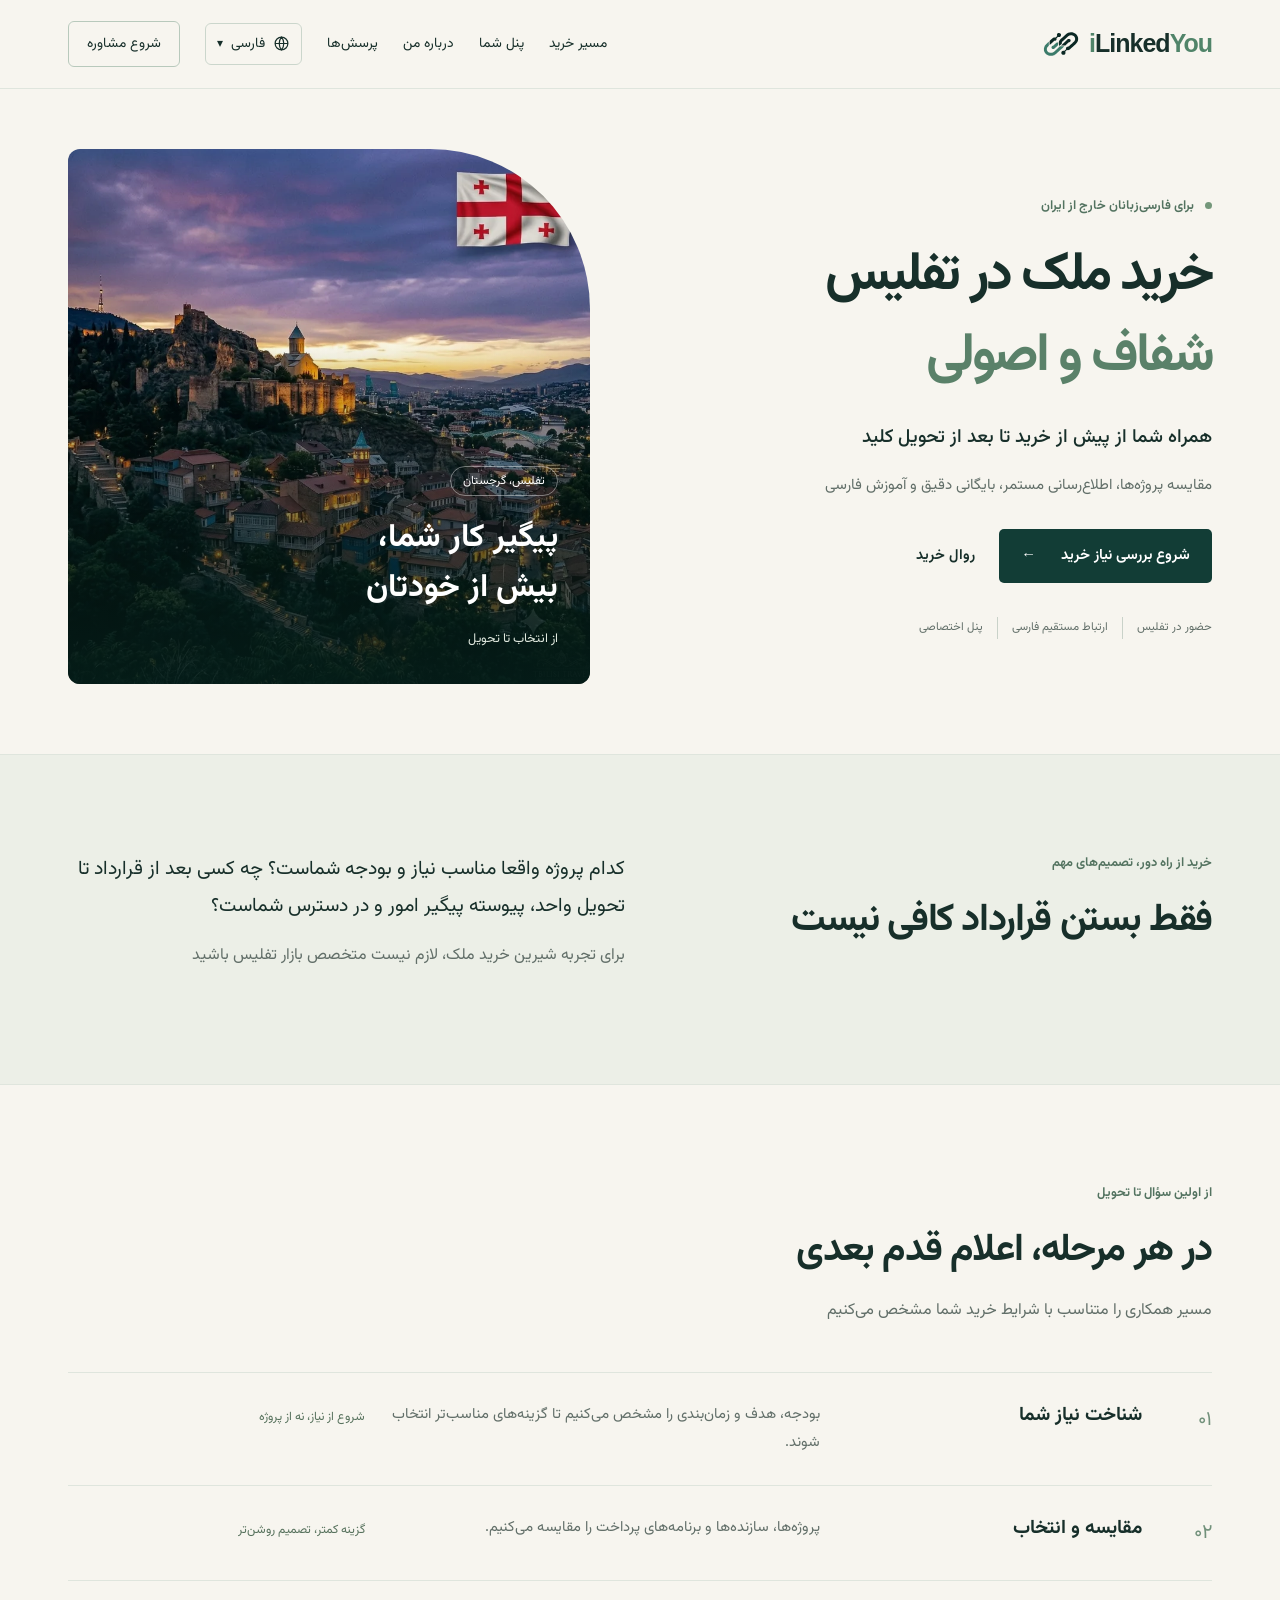
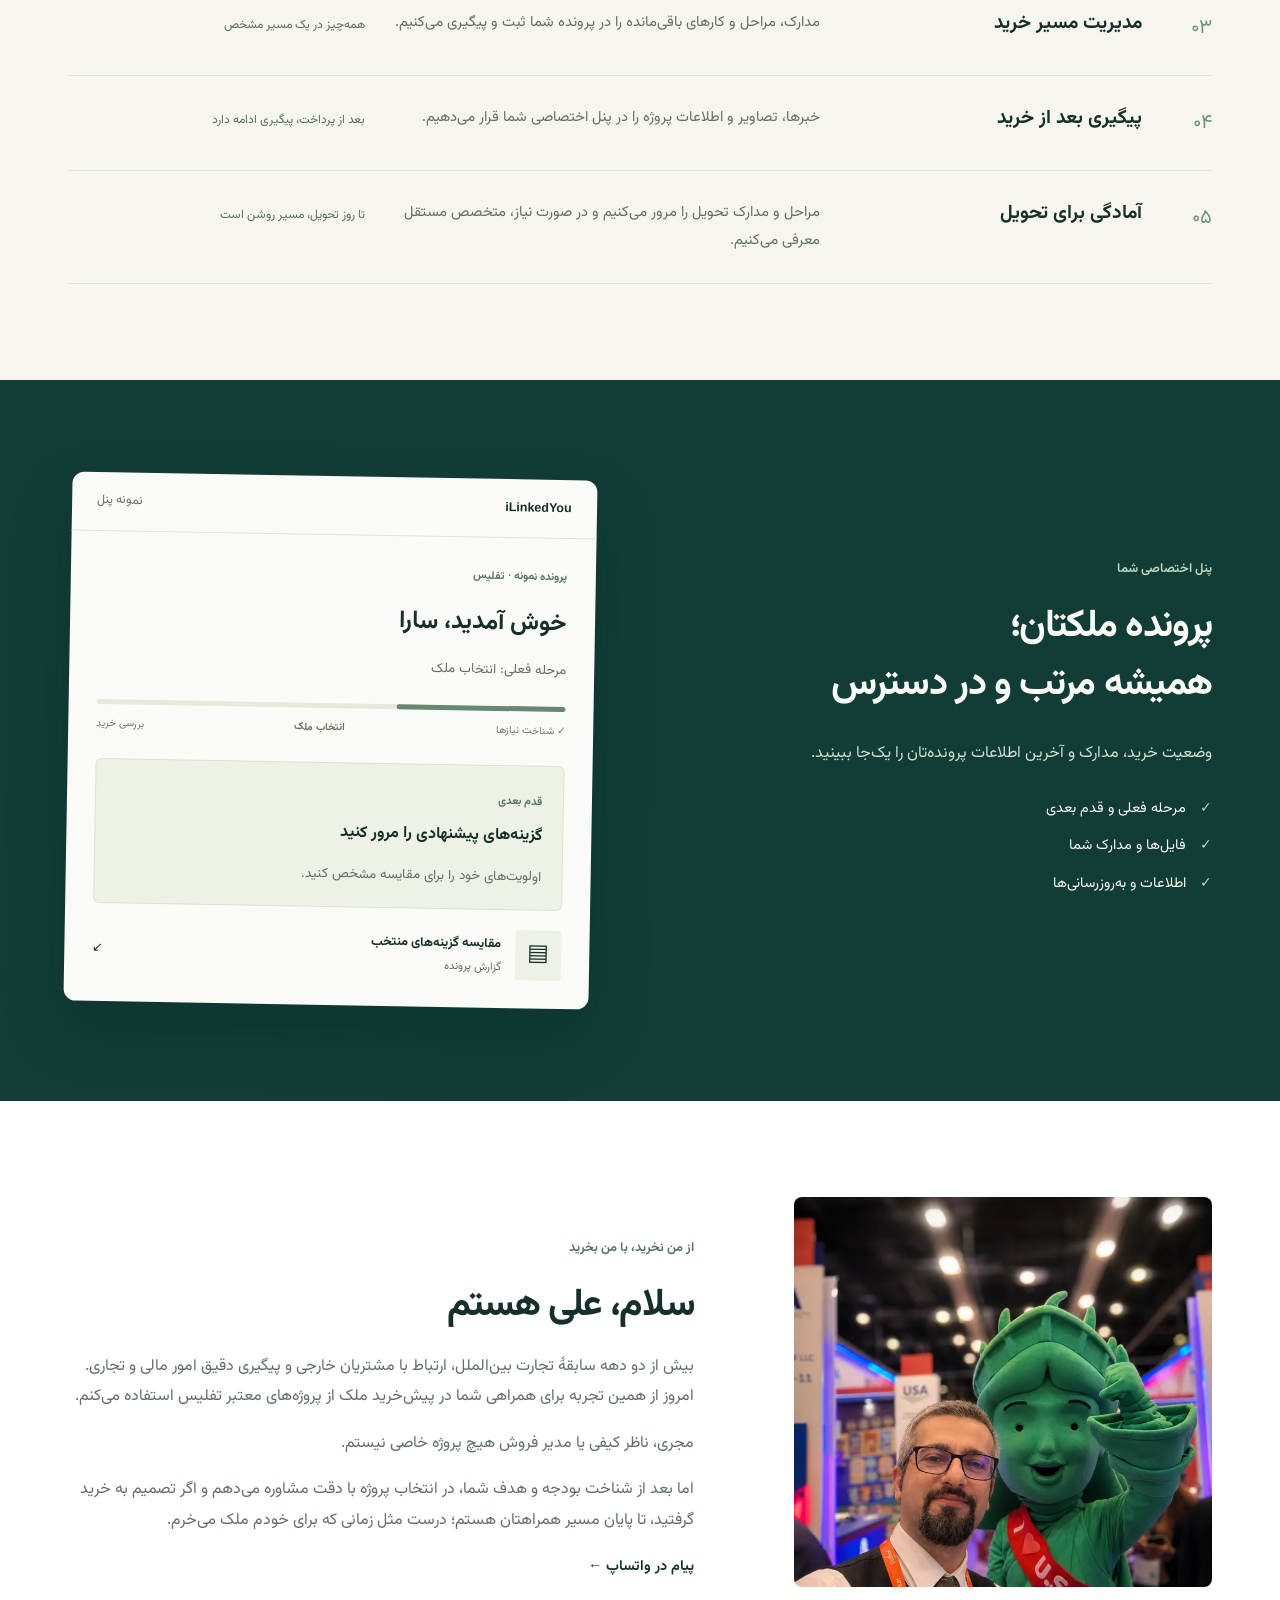
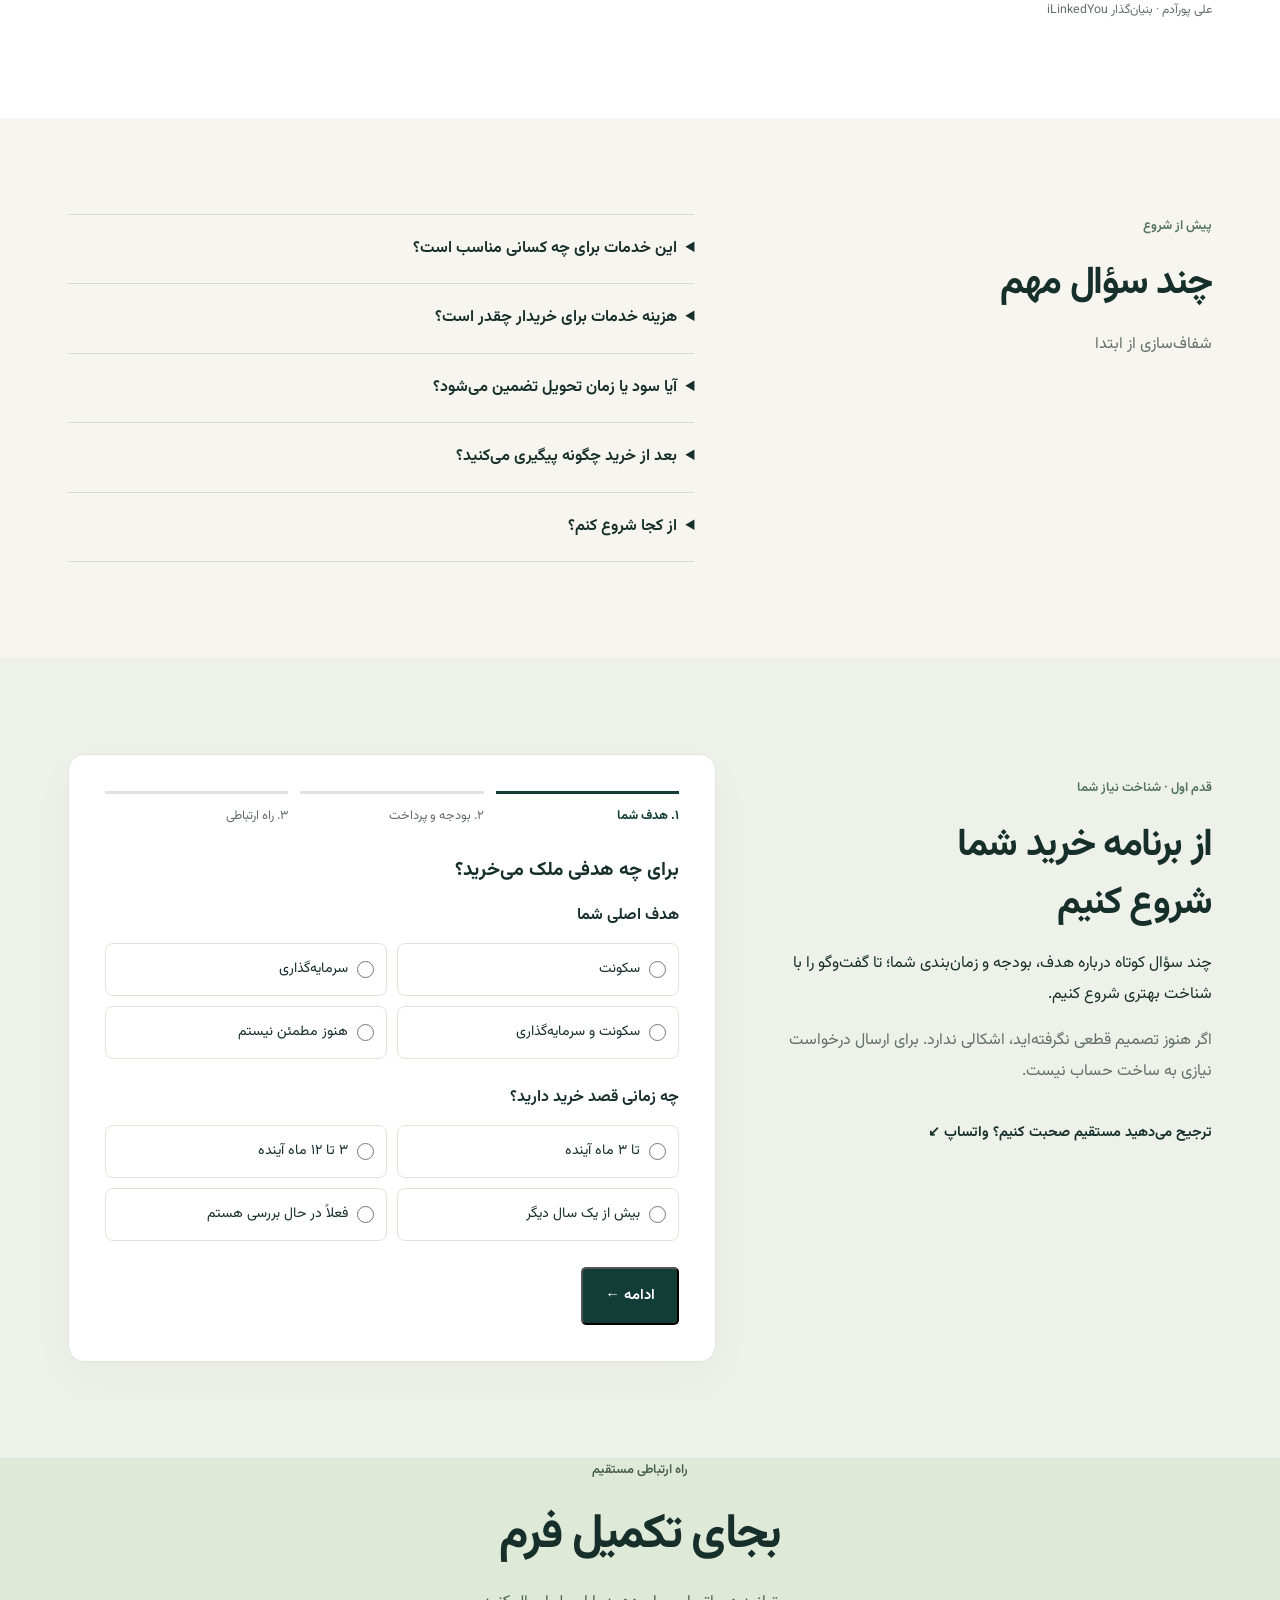
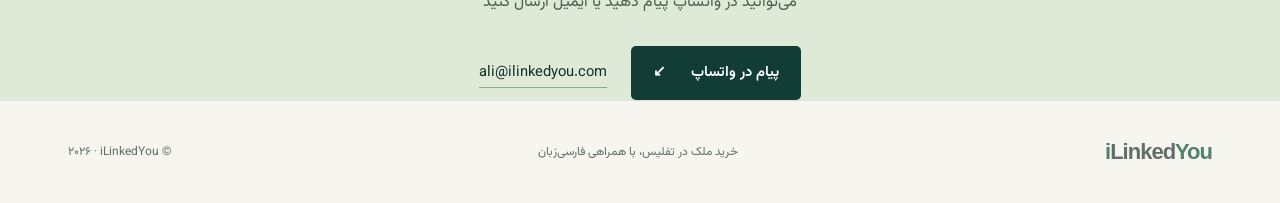
==== fa/index.html @ d76b9026 "minor fix farsi page" ====
<!doctype html>
<html lang="fa" dir="rtl">
  <head>
    <meta charset="utf-8" />
    <meta name="viewport" content="width=device-width, initial-scale=1" />
    <meta name="theme-color" content="#123d36" />

    <title>خرید ملک در تفلیس | همراهی فارسی‌زبان | iLinkedYou</title>

    <meta
      name="description"
      content="همراهی فارسی‌زبان برای خرید ملک نوساز در تفلیس؛ از مقایسه و انتخاب تا پیگیری مراحل خرید و تحویل، حتی از راه دور."
    />

    <link rel="canonical" href="https://ilinkedyou.com/fa/" />
    <link rel="alternate" hreflang="en" href="https://ilinkedyou.com/" />
    <link rel="alternate" hreflang="fa" href="https://ilinkedyou.com/fa/" />
    <link rel="alternate" hreflang="x-default" href="https://ilinkedyou.com/" />

    <meta property="og:type" content="website" />
    <meta property="og:locale" content="fa_IR" />
    <meta property="og:site_name" content="iLinkedYou" />
    <meta
      property="og:title"
      content="خرید ملک در تفلیس، با همراهی فارسی‌زبان"
    />
    <meta
      property="og:description"
      content="از انتخاب ملک تا پیگیری خرید و تحویل؛ حتی وقتی در تفلیس نیستید."
    />

    <link rel="icon" href="../assets/img/favicon.png" />

    <link
      rel="preload"
      href="../assets/fonts/Vazirmatn.woff2"
      as="font"
      type="font/woff2"
      crossorigin
    />

    <link
      rel="stylesheet"
      href="../assets/vendor/bootstrap/css/bootstrap.min.css"
    />
    <link rel="stylesheet" href="../assets/css/site.css" />
    <script src="../assets/js/site.js" defer></script>
    <link rel="stylesheet" href="../assets/css/consultation.css" />
    <script src="../assets/js/consultation.js" defer></script>
  </head>
  <body>
    <a class="skip" href="#main">رفتن به محتوای اصلی</a>

    <header class="site-header">
      <div class="container header-row">
        <a class="brand" href="#" aria-label="iLinkedYou، ابتدای صفحه">
          <img src="../assets/img/logo.svg" width="36" height="28" alt="" />
          <bdi><span>i</span>Linked<span>You</span></bdi>
        </a>

        <button
          class="menu-button"
          type="button"
          aria-controls="navigation"
          aria-expanded="false"
        >
          منو <span aria-hidden="true">☰</span>
        </button>

        <nav id="navigation" class="site-nav" aria-label="منوی اصلی">
          <a href="#journey">مسیر خرید</a>
          <a href="#portal">پنل شما</a>
          <a href="#about">درباره من</a>
          <a href="#faq">پرسش‌ها</a>
          <div
            class="language-switcher"
            data-language-switcher
            data-current-language="fa"
          ></div>
          <a class="nav-contact" href="#consultation"> شروع مشاوره </a>
        </nav>
      </div>
    </header>

    <main id="main">
      <section class="hero">
        <div class="container hero-grid">
          <div class="hero-copy">
            <p class="eyebrow">
              <span class="dot"></span>
              برای فارسی‌زبانان خارج از ایران
            </p>

            <h1>
              خرید ملک در تفلیس<br />
              <span>شفاف و اصولی</span>
            </h1>

            <p class="lead">همراه شما از پیش از خرید تا بعد از تحویل کلید</p>

            <p class="hero-detail">
              مقایسه پروژه‌ها، اطلاع‌رسانی مستمر، بایگانی دقیق و آموزش فارسی
            </p>

            <div class="actions">
              <a class="button primary" href="#consultation">
                شروع بررسی نیاز خرید <span aria-hidden="true">←</span>
              </a>
              <a class="text-link" href="#journey">روال خرید</a>
            </div>

            <div class="hero-foot">
              <span>حضور در تفلیس</span>
              <span>ارتباط مستقیم فارسی</span>
              <span>پنل اختصاصی</span>
            </div>
          </div>

          <figure class="hero-photo">
            <img
              src="../assets/img/Georgia.webp"
              alt="نمای شهر تفلیس"
              width="900"
              height="900"
              fetchpriority="high"
            />

            <figcaption>
              <span class="photo-label">تفلیس، گرجستان</span>
              <strong>
                پیگیر کار شما،<br />
                بیش از خودتان
              </strong>
              <span>از انتخاب تا تحویل</span>
            </figcaption>
          </figure>
        </div>
      </section>
      <section class="intro section-pad">
        <div class="container intro-grid">
          <div>
            <p class="eyebrow">خرید از راه دور، تصمیم‌های مهم</p>
            <h2>فقط بستن قرارداد کافی نیست</h2>
          </div>

          <div>
            <p class="large-copy">
              کدام پروژه واقعا مناسب نیاز و بودجه شماست؟ چه کسی بعد از قرارداد
              تا تحویل واحد، پیوسته پیگیر امور و در دسترس شماست؟
            </p>

            <p class="muted">
              برای تجربه شیرین خرید ملک، لازم نیست متخصص بازار تفلیس باشید
            </p>
          </div>
        </div>
      </section>
      <section id="journey" class="journey section-pad">
        <div class="container">
          <div class="section-heading">
            <p class="eyebrow">از اولین سؤال تا تحویل</p>
            <h2>در هر مرحله، اعلام قدم بعدی</h2>
            <p>مسیر همکاری را متناسب با شرایط خرید شما مشخص می‌کنیم</p>
          </div>

          <div class="journey-list">
            <article>
              <span class="step">۰۱</span>
              <h3>شناخت نیاز شما</h3>
              <p>
                بودجه، هدف و زمان‌بندی را مشخص می‌کنیم تا گزینه‌های مناسب‌تر
                انتخاب شوند.
              </p>
              <span class="step-tag">شروع از نیاز، نه از پروژه</span>
            </article>

            <article>
              <span class="step">۰۲</span>
              <h3>مقایسه و انتخاب</h3>
              <p>پروژه‌ها، سازنده‌ها و برنامه‌های پرداخت را مقایسه می‌کنیم.</p>
              <span class="step-tag">گزینه کمتر، تصمیم روشن‌تر</span>
            </article>

            <article>
              <span class="step">۰۳</span>
              <h3>مدیریت مسیر خرید</h3>
              <p>
                مدارک، مراحل و کارهای باقی‌مانده را در پرونده شما ثبت و پیگیری
                می‌کنیم.
              </p>
              <span class="step-tag">همه‌چیز در یک مسیر مشخص</span>
            </article>

            <article>
              <span class="step">۰۴</span>
              <h3>پیگیری بعد از خرید</h3>
              <p>
                خبرها، تصاویر و اطلاعات پروژه را در پنل اختصاصی شما قرار
                می‌دهیم.
              </p>
              <span class="step-tag">بعد از پرداخت، پیگیری ادامه دارد</span>
            </article>

            <article>
              <span class="step">۰۵</span>
              <h3>آمادگی برای تحویل</h3>
              <p>
                مراحل و مدارک تحویل را مرور می‌کنیم و در صورت نیاز، متخصص مستقل
                معرفی می‌کنیم.
              </p>
              <span class="step-tag">تا روز تحویل، مسیر روشن است</span>
            </article>
          </div>
        </div>
      </section>

      <section id="portal" class="portal section-pad">
        <div class="container portal-grid">
          <div>
            <p class="eyebrow">پنل اختصاصی شما</p>

            <h2>
              پرونده ملکتان؛<br />
              همیشه مرتب و در دسترس
            </h2>

            <p>وضعیت خرید، مدارک و آخرین اطلاعات پرونده‌تان را یک‌جا ببینید.</p>

            <ul class="check-list">
              <li>مرحله فعلی و قدم بعدی</li>
              <li>فایل‌ها و مدارک شما</li>
              <li>اطلاعات و به‌روزرسانی‌ها</li>
            </ul>

            <!-- <p class="small-note">
              تصویر زیر نمونه نمایشی با اطلاعات فرضی است.
            </p> -->
          </div>

          <div
            class="portal-demo"
            aria-label="نمونه نمایشی پنل مشتری با اطلاعات فرضی"
          >
            <div class="demo-header">
              <bdi>iLinkedYou</bdi>
              <span>نمونه پنل</span>
            </div>

            <div class="demo-body">
              <p class="eyebrow">پرونده نمونه · تفلیس</p>

              <h3>خوش آمدید، سارا</h3>

              <p class="muted">مرحله فعلی: انتخاب ملک</p>

              <div class="demo-progress">
                <span></span>
              </div>

              <div class="demo-stages">
                <span>✓ شناخت نیازها</span>
                <strong>انتخاب ملک</strong>
                <span>بررسی خرید</span>
              </div>

              <div class="next-step">
                <span class="eyebrow">قدم بعدی</span>
                <h4>گزینه‌های پیشنهادی را مرور کنید</h4>
                <p>اولویت‌های خود را برای مقایسه مشخص کنید.</p>
              </div>

              <div class="demo-file">
                <span class="file-icon" aria-hidden="true">▤</span>

                <div>
                  <strong>مقایسه گزینه‌های منتخب</strong>
                  <small>گزارش پرونده</small>
                </div>

                <span aria-hidden="true">↙</span>
              </div>
            </div>
          </div>
        </div>
      </section>
      <section id="about" class="about section-pad">
        <div class="container about-grid">
          <figure>
            <img
              src="../assets/img/Ali_Gulfood.webp"
              width="760"
              height="1013"
              alt="علی پورآدم در نمایشگاه تجاری گلفود"
              loading="lazy"
            />
            <figcaption>
              علی پورآدم · بنیان‌گذار <bdi>iLinkedYou</bdi>
            </figcaption>
          </figure>

          <div>
            <p class="eyebrow">از من نخرید، با من بخرید</p>

            <h2>سلام، علی هستم</h2>

            <p>
              بیش از دو دهه سابقۀ تجارت بین‌الملل، ارتباط با مشتریان خارجی و
              پیگیری دقیق امور مالی و تجاری. امروز از همین تجربه برای همراهی شما
              در پیش‌خرید ملک از پروژه‌های معتبر تفلیس استفاده می‌کنم.
            </p>

            <p>مجری، ناظر کیفی یا مدیر فروش هیچ پروژه خاصی نیستم.</p>

            <p>
              اما بعد از شناخت بودجه و هدف شما، در انتخاب پروژه با دقت مشاوره
              می‌دهم و اگر تصمیم به خرید گرفتید، تا پایان مسیر همراهتان هستم؛
              درست مثل زمانی که برای خودم ملک می‌خرم.
            </p>

            <a class="text-link" href="https://wa.me/995598088750">
              پیام در واتساپ
              <span aria-hidden="true">←</span>
            </a>
          </div>
        </div>
      </section>
      <section id="faq" class="faq section-pad">
        <div class="container faq-grid">
          <div>
            <p class="eyebrow">پیش از شروع</p>
            <h2>چند سؤال مهم</h2>
            <p class="muted">شفاف‌سازی از ابتدا</p>
          </div>

          <div>
            <details>
              <summary>این خدمات برای چه کسانی مناسب است؟</summary>
              <p>
                برای فارسی‌زبانان ساکن خارج از ایران که قصد خرید ملک نوساز یا در
                حال ساخت در تفلیس دارند؛ به‌ویژه اگر بخشی از مسیر خرید را از راه
                دور انجام می‌دهند.
              </p>
            </details>

            <details>
              <summary>هزینه خدمات برای خریدار چقدر است؟</summary>
              <p>
                در پروژه‌هایی که با سازنده همکاری داریم، کمیسیون ما را سازنده
                پرداخت می‌کند. خدمات مستقل مانند وکیل یا بازرس فنی، در صورت
                نیاز، هزینه جداگانه دارند.
              </p>
            </details>

            <details>
              <summary>آیا سود یا زمان تحویل تضمین می‌شود؟</summary>
              <p>
                خیر. سود، رشد قیمت یا زمان تحویل پروژه را تضمین نمی‌کنیم.
                مسئولیت ما ارائه اطلاعات روشن، مقایسه گزینه‌ها و پیگیری مسیر
                خرید است.
              </p>
            </details>

            <details>
              <summary>بعد از خرید چگونه پیگیری می‌کنید؟</summary>
              <p>
                اطلاعات، فایل‌ها و به‌روزرسانی‌های مرتبط با پرونده شما در پنل
                اختصاصی‌تان قرار می‌گیرد تا وضعیت خرید و قدم‌های بعدی را یک‌جا
                دنبال کنید.
              </p>
            </details>

            <details>
              <summary>از کجا شروع کنم؟</summary>
              <p>
                فرم کوتاه شروع مشاوره را تکمیل کنید تا با هدف، بودجه و زمان‌بندی
                خریدتان آشنا شوم. سپس بر اساس شرایط شما، قدم بعدی را مشخص
                می‌کنیم.
              </p>
            </details>
          </div>
        </div>
      </section>
      <section
        id="consultation"
        class="consultation section-pad"
        aria-labelledby="consultation-title"
      >
        <div class="container consultation-grid">
          <div class="consultation-intro">
            <p class="eyebrow">قدم اول · شناخت نیاز شما</p>
            <h2 id="consultation-title">از برنامه خرید شما<br />شروع کنیم</h2>
            <p>
              چند سؤال کوتاه درباره هدف، بودجه و زمان‌بندی شما؛ تا گفت‌وگو را با
              شناخت بهتری شروع کنیم.
            </p>
            <p class="muted">
              اگر هنوز تصمیم قطعی نگرفته‌اید، اشکالی ندارد. برای ارسال درخواست
              نیازی به ساخت حساب نیست.
            </p>
            <a class="text-link" href="https://wa.me/995598088750"
              >ترجیح می‌دهید مستقیم صحبت کنیم؟ واتساپ ↙</a
            >
          </div>
          <div class="consultation-card">
            <ol class="consultation-progress" aria-label="مراحل فرم">
              <li aria-current="step">۱. هدف شما</li>
              <li>۲. بودجه و پرداخت</li>
              <li>۳. راه ارتباطی</li>
            </ol>
            <noscript
              ><p>
                برای تکمیل فرم، جاوااسکریپت مرورگر را فعال کنید یا
                <a href="https://wa.me/995598088750">در واتساپ پیام بدهید</a>.
              </p></noscript
            >
            <form
              id="consultation-form"
              data-endpoint="https://ilinkedyou-portal-preview.ilinkedyou-portal.workers.dev/api/consultations"
              hidden
            >
              <div data-step>
                <h3 tabindex="-1">برای چه هدفی ملک می‌خرید؟</h3>
                <fieldset>
                  <legend>هدف اصلی شما</legend>
                  <div class="consultation-options">
                    <label class="consultation-option"
                      ><input
                        type="radio"
                        name="goal"
                        value="living"
                        required
                      />سکونت</label
                    >
                    <label class="consultation-option"
                      ><input
                        type="radio"
                        name="goal"
                        value="investment"
                      />سرمایه‌گذاری</label
                    >
                    <label class="consultation-option"
                      ><input type="radio" name="goal" value="both" />سکونت و
                      سرمایه‌گذاری</label
                    >
                    <label class="consultation-option"
                      ><input type="radio" name="goal" value="undecided" />هنوز
                      مطمئن نیستم</label
                    >
                  </div>
                </fieldset>
                <fieldset>
                  <legend>چه زمانی قصد خرید دارید؟</legend>
                  <div class="consultation-options">
                    <label class="consultation-option"
                      ><input
                        type="radio"
                        name="timeline"
                        value="soon"
                        required
                      />تا ۳ ماه آینده</label
                    >
                    <label class="consultation-option"
                      ><input type="radio" name="timeline" value="this_year" />۳
                      تا ۱۲ ماه آینده</label
                    >
                    <label class="consultation-option"
                      ><input type="radio" name="timeline" value="later" />بیش
                      از یک سال دیگر</label
                    >
                    <label class="consultation-option"
                      ><input
                        type="radio"
                        name="timeline"
                        value="exploring"
                      />فعلاً در حال بررسی هستم</label
                    >
                  </div>
                </fieldset>
              </div>
              <div data-step hidden>
                <h3 tabindex="-1">بودجه و شیوه پرداخت</h3>
                <fieldset>
                  <legend>بودجه کل تقریبی خرید ملک چقدر است؟</legend>
                  <small>مبلغ کل ملک به دلار آمریکا؛ نه فقط پیش‌پرداخت.</small>
                  <div class="consultation-options">
                    <label class="consultation-option"
                      ><input
                        type="radio"
                        name="budget"
                        value="under_75"
                        required
                      />کمتر از ۷۵ هزار دلار</label
                    >
                    <label class="consultation-option"
                      ><input type="radio" name="budget" value="75_125" />۷۵ تا
                      ۱۲۵ هزار دلار</label
                    >
                    <label class="consultation-option"
                      ><input type="radio" name="budget" value="125_200" />۱۲۵
                      تا ۲۰۰ هزار دلار</label
                    >
                    <label class="consultation-option"
                      ><input
                        type="radio"
                        name="budget"
                        value="over_200"
                      />بیشتر از ۲۰۰ هزار دلار</label
                    >
                    <label class="consultation-option"
                      ><input type="radio" name="budget" value="advice" />نیاز
                      به راهنمایی دارم</label
                    >
                  </div>
                </fieldset>
                <fieldset>
                  <legend>کدام شیوه پرداخت را ترجیح می‌دهید؟</legend>
                  <div class="consultation-options">
                    <label class="consultation-option"
                      ><input
                        type="radio"
                        name="payment"
                        value="cash"
                        required
                      />نقدی</label
                    >
                    <label class="consultation-option"
                      ><input
                        type="radio"
                        name="payment"
                        value="installments"
                      />اقساطی</label
                    >
                    <label class="consultation-option"
                      ><input type="radio" name="payment" value="advice" />نیاز
                      به راهنمایی دارم</label
                    >
                  </div>
                </fieldset>
                <fieldset data-deposit hidden>
                  <legend>تقریباً چقدر برای پیش‌پرداخت آماده دارید؟</legend>
                  <div class="consultation-options">
                    <label class="consultation-option"
                      ><input
                        type="radio"
                        name="deposit"
                        value="under_20"
                      />کمتر از ۲۰ هزار دلار</label
                    >
                    <label class="consultation-option"
                      ><input type="radio" name="deposit" value="20_40" />۲۰ تا
                      ۴۰ هزار دلار</label
                    >
                    <label class="consultation-option"
                      ><input type="radio" name="deposit" value="40_75" />۴۰ تا
                      ۷۵ هزار دلار</label
                    >
                    <label class="consultation-option"
                      ><input
                        type="radio"
                        name="deposit"
                        value="over_75"
                      />بیشتر از ۷۵ هزار دلار</label
                    >
                    <label class="consultation-option"
                      ><input type="radio" name="deposit" value="advice" />نیاز
                      به راهنمایی دارم</label
                    >
                  </div>
                </fieldset>
              </div>
              <div data-step hidden>
                <h3 tabindex="-1">چطور با شما در ارتباط باشیم؟</h3>
                <details class="consultation-summary">
                  <summary>مرور پاسخ‌های شما</summary>
                  <div data-summary></div>
                </details>
                <label class="consultation-field"
                  ><span>نام شما</span
                  ><input
                    name="full_name"
                    autocomplete="name"
                    minlength="2"
                    maxlength="120"
                    dir="auto"
                    required
                /></label>
                <fieldset>
                  <legend>راه ارتباطی ترجیحی</legend>
                  <div class="consultation-options">
                    <label class="consultation-option"
                      ><input
                        type="radio"
                        name="contact_method"
                        value="whatsapp"
                        checked
                      />واتساپ</label
                    >
                    <label class="consultation-option"
                      ><input
                        type="radio"
                        name="contact_method"
                        value="email"
                      />ایمیل</label
                    >
                  </div>
                </fieldset>
                <label class="consultation-field"
                  ><span data-contact-label>شماره واتساپ با کد کشور</span
                  ><input
                    name="contact"
                    type="tel"
                    autocomplete="tel"
                    maxlength="254"
                    dir="ltr"
                    aria-describedby="contact-hint"
                    required /><small
                    id="contact-hint"
                    data-contact-hint
                  ></small
                ></label>
                <label class="consultation-field"
                  ><span
                    >نکته دیگری هست که بهتر است بدانیم؟
                    <small>اختیاری</small></span
                  ><textarea
                    name="notes"
                    rows="3"
                    maxlength="1500"
                    dir="auto"
                    placeholder="مثلاً نیاز خاص، سؤال یا اولویتی که دارید"
                  ></textarea>
                </label>
                <label class="consultation-consent"
                  ><input type="checkbox" name="consent" required /><span
                    >موافقم اطلاعات این فرم برای بررسی درخواست و تماس مرتبط با
                    مشاوره خرید من استفاده شود. این درخواست عضویت تبلیغاتی
                    نیست.</span
                  ></label
                >
                <div data-verification></div>
                <div class="consultation-trap" aria-hidden="true">
                  <label
                    >Website<input
                      name="website"
                      tabindex="-1"
                      autocomplete="off"
                  /></label>
                </div>
              </div>
              <p class="consultation-error" data-error role="alert" hidden></p>
              <div class="consultation-controls">
                <button
                  type="button"
                  class="consultation-back"
                  data-back
                  hidden
                >
                  قدم قبل</button
                ><button type="button" class="button primary" data-next>
                  ادامه ←</button
                ><button
                  type="submit"
                  class="button primary"
                  data-submit
                  hidden
                >
                  ارسال درخواست مشاوره
                </button>
              </div>
            </form>
            <div data-success class="consultation-success" hidden role="status">
              <p class="eyebrow">✓ درخواست دریافت شد</p>
              <h3 tabindex="-1">درخواست شما ثبت شد</h3>
              <p>
                علی اطلاعات شما را بررسی می‌کند و از راه ارتباطی انتخاب‌شده با
                شما تماس می‌گیرد.
              </p>
              <p>
                <small>کد پیگیری</small
                ><bdi data-reference style="overflow-wrap: anywhere"></bdi>
              </p>
              <a class="button primary" href="https://wa.me/995598088750"
                >ادامه گفت‌وگو در واتساپ ↙</a
              >
            </div>
          </div>
        </div>
      </section>

      <section id="contact" class="contact contact-compact">
        <div class="container contact-inner">
          <p class="eyebrow">راه ارتباطی مستقیم</p>
          <h2>بجای تکمیل فرم</h2>
          <p>
            می‌توانید در واتساپ پیام دهید یا ایمیل ارسال کنید
          </p>

          <div class="actions">
            <a class="button light" href="https://wa.me/995598088750">
              پیام در واتساپ <span aria-hidden="true">↙</span>
            </a>

            <a class="email-link" href="mailto:ali@ilinkedyou.com">
              <bdi>ali@ilinkedyou.com</bdi>
            </a>
          </div>
        </div>
      </section>
    </main>
    <footer>
      <div class="container footer-row">
        <a class="brand" href="#">
          <bdi><span>i</span>Linked<span>You</span></bdi>
        </a>

        <span>خرید ملک در تفلیس، با همراهی فارسی‌زبان</span>

        <span>© <bdi>iLinkedYou</bdi> · ۲۰۲۶</span>
      </div>
    </footer>
  </body>
</html>
---- assets/css/site.css ----
@font-face {
  font-family: Vazirmatn;
  src: url('../fonts/Vazirmatn.woff2') format('woff2');
  font-weight: 100 900;
  font-style: normal;
  font-display: swap;
}

:root {
  --green: #123d36;
  --ink: #172f2a;
  --muted: #626f69;
  --cream: #f7f5ef;
  --line: #dfe5dd;
  --mint: #c8e5d3;
  --focus: #bc8129;
}

* { box-sizing: border-box; }
html { scroll-behavior: smooth; scroll-padding-top: 100px; }
body {
  margin: 0;
  font-family: Inter, ui-sans-serif, -apple-system, BlinkMacSystemFont, "Segoe UI", Arial, sans-serif;
  color: var(--ink);
  line-height: 1.75;
  background: var(--cream);
  text-align: start;
}
html[lang="fa"] body { font-family: Vazirmatn, Tahoma, sans-serif; line-height: 1.9; }
a { color: inherit; text-decoration: none; }
button { font: inherit; color: inherit; }
img { max-width: 100%; display: block; }
p { margin: 0 0 1rem; }
h1, h2, h3, h4 { font-weight: 700; line-height: 1.35; margin: 0 0 1rem; }
html[lang="fa"] h1,
html[lang="fa"] h2,
html[lang="fa"] h3,
html[lang="fa"] h4 { line-height: 1.5; }
h2 { font-size: clamp(1.7rem, 3vw, 2.55rem); letter-spacing: -.035em; }
h3 { font-size: 1.2rem; }
.container { max-width: 1200px; padding-inline: 28px; margin-inline: auto; }
.section-pad { padding-block: 96px; }
.eyebrow { font-size: .8rem; font-weight: 650; letter-spacing: .035em; color: #537360; margin-bottom: 18px; }
html[lang="fa"] .eyebrow { letter-spacing: 0; }
.muted { color: var(--muted); }
.skip {
  position: absolute;
  top: -90px;
  inset-inline-start: 20px;
  padding: 12px;
  background: white;
  z-index: 100;
}
.skip:focus { top: 10px; }
:focus-visible { outline: 3px solid var(--focus); outline-offset: 5px; }
section[id] { scroll-margin-top: 20px; }

/* Header */
.site-header {
  position: sticky;
  top: 0;
  background: rgba(247, 245, 239, .97);
  border-bottom: 1px solid var(--line);
  z-index: 20;
  backdrop-filter: blur(10px);
}
.header-row { display: flex; justify-content: space-between; align-items: center; min-height: 88px; gap: 20px; }
.brand {
  display: flex;
  align-items: center;
  gap: 10px;
  direction: ltr;
  font-family: Arial, sans-serif;
  font-size: 25px;
  font-weight: 700;
  letter-spacing: -1px;
  white-space: nowrap;
}
.brand span { color: #508469; }
.site-nav { display: flex; align-items: center; gap: 25px; font-size: .86rem; }
.site-nav > a:hover, .text-link:hover { text-decoration: underline; text-underline-offset: 6px; }
.nav-contact { border: 1px solid #b8c9bc; padding: 9px 18px; border-radius: 6px; white-space: nowrap; }
.nav-contact span { margin-inline-start: 16px; }
.menu-button { display: none; background: none; border: 1px solid var(--line); border-radius: 6px; padding: 7px 12px; cursor: pointer; }

/* Language dropdown - content is generated from assets/js/site.js */
.language-switcher { position: relative; flex: 0 0 auto; }
.language-button {
  display: inline-flex;
  align-items: center;
  gap: 8px;
  min-height: 40px;
  padding: 7px 11px;
  border: 1px solid #cbd6cc;
  border-radius: 6px;
  background: transparent;
  cursor: pointer;
  white-space: nowrap;
}
.language-button:hover, .language-button[aria-expanded="true"] { background: #edf1e9; }
.language-icon { width: 17px; height: 17px; display: block; flex: 0 0 17px; }
.language-chevron { font-size: .75rem; transition: transform .15s ease; }
.language-button[aria-expanded="true"] .language-chevron { transform: rotate(180deg); }
.language-menu {
  position: absolute;
  top: calc(100% + 8px);
  inset-inline-end: 0;
  z-index: 60;
  width: max-content;
  min-width: 175px;
  max-width: min(260px, calc(100vw - 32px));
  padding: 6px;
  margin: 0;
  list-style: none;
  background: #fff;
  border: 1px solid var(--line);
  border-radius: 9px;
  box-shadow: 0 18px 45px rgba(18, 61, 54, .16);
}
.language-menu[hidden] { display: none; }
.language-menu a {
  display: flex;
  align-items: center;
  justify-content: space-between;
  gap: 18px;
  width: 100%;
  padding: 9px 11px;
  border-radius: 6px;
  line-height: 1.5;
  text-decoration: none;
}
.language-menu a:hover, .language-menu a:focus-visible { background: #edf1e9; }
.language-menu a[aria-current="page"] { font-weight: 700; background: #f2f5ef; }
.language-check { color: #557360; }

/* Hero */
.hero { padding-block: 60px 70px; }
.hero-grid { display: grid; grid-template-columns: 1.07fr 1fr; gap: 64px; align-items: center; }
.hero h1 { font-size: clamp(2.5rem, 4.2vw, 3.65rem); letter-spacing: -.055em; line-height: 1.23; margin-bottom: 22px; }
html[lang="fa"] .hero h1 { line-height: 1.5; }
.hero h1 span { color: #5a8169; }
.dot { display: inline-block; width: 7px; height: 7px; border-radius: 50%; background: #74977a; margin-inline-end: 8px; }
.lead { font-size: 1.18rem; line-height: 1.8; font-weight: 500; }
html[lang="fa"] .lead { line-height: 1.95; }
.hero-detail { font-size: .94rem; color: var(--muted); max-width: 520px; }
.actions { display: flex; gap: 24px; align-items: center; flex-wrap: wrap; margin-block: 28px; }
.button { display: inline-flex; justify-content: center; align-items: center; gap: 25px; padding: 13px 22px; border-radius: 5px; font-weight: 650; font-size: .92rem; transition: transform .15s; }
.button:hover { transform: translateY(-2px); }
.primary { background: var(--green); color: white; }
.primary:hover { color: white; background: #215447; }
.text-link { font-size: .9rem; font-weight: 650; }
.hero-foot { display: flex; gap: 14px; flex-wrap: wrap; font-size: .72rem; color: var(--muted); margin-top: 34px; }
.hero-foot span + span { border-inline-start: 1px solid #c9d2c9; padding-inline-start: 14px; }
.hero-photo { position: relative; margin: 0; min-width: 0; border-radius: 160px 12px 12px 12px; overflow: hidden; background: var(--green); }
html[dir="rtl"] .hero-photo { border-radius: 12px 160px 12px 12px; }
.hero-photo > img { width: 100%; height: 535px; object-fit: cover; }
.hero-photo::after { content: ''; position: absolute; inset: 35% 0 0; background: linear-gradient(transparent, rgba(5, 30, 26, .88)); }
.hero-photo figcaption { position: absolute; bottom: 30px; inset-inline: 32px 25px; z-index: 1; color: white; }
.photo-label { font-size: .75rem; border: 1px solid #ffffff66; padding: 5px 12px; border-radius: 30px; }
.hero-photo strong { display: block; font-size: 2rem; line-height: 1.4; margin-block: 18px 10px; }
html[lang="fa"] .hero-photo strong { line-height: 1.55; }
.hero-photo figcaption > span:last-child { font-size: .8rem; color: #e1e9df; }

/* Main sections */
.intro { border-block: 1px solid var(--line); background: #ecefe7; }
.intro-grid { display: grid; grid-template-columns: 1fr 1.1fr; gap: 80px; }
.large-copy { font-size: 1.22rem; }
.section-heading { max-width: 660px; margin-bottom: 45px; }
.section-heading > p:last-child { color: var(--muted); }
.journey-list { border-top: 1px solid var(--line); }
.journey-list article { display: grid; grid-template-columns: 45px 1fr 1.45fr 1fr; gap: 25px; align-items: start; border-bottom: 1px solid var(--line); padding: 28px 0; }
.journey-list h3 { margin: 0; }
.journey-list p { font-size: .92rem; color: var(--muted); margin: 0; }
.step { font-size: 1.25rem; color: #72917b; }
.step-tag { font-size: .76rem; color: #56715c; padding-top: 5px; }

.portal { background: var(--green); color: #f9fbf5; }
.portal-grid { display: grid; grid-template-columns: 1fr 1fr; gap: 95px; align-items: center; }
.portal .eyebrow { color: #bed6bd; }
.portal p { color: #d1ded1; }
.portal h2 { margin-bottom: 24px; }
.check-list { list-style: none; padding: 0; margin: 26px 0; }
.check-list li { margin: 10px 0; font-size: .9rem; }
.check-list li::before { content: '✓'; margin-inline-end: 14px; color: #bcd7ac; }
.small-note { font-size: .75rem; opacity: .85; }
.portal-demo { background: #fafbf7; color: var(--ink); border-radius: 12px; box-shadow: 0 28px 60px #051e2540; transform: rotate(-1deg); }
html[dir="rtl"] .portal-demo { transform: rotate(1deg); }
.demo-header { display: flex; justify-content: space-between; border-bottom: 1px solid var(--line); padding: 17px 25px; font-size: .78rem; }
.demo-header bdi { font-family: Arial, sans-serif; font-weight: bold; }
.demo-header > span { color: #637363; }
.demo-body { padding: 28px; }
.demo-body .eyebrow { color: #557360; font-size: .7rem; }
.demo-body h3 { font-size: 1.5rem; }
.demo-body p { color: var(--muted); font-size: .84rem; }
.demo-progress { height: 5px; background: #e6eadd; border-radius: 5px; margin-top: 23px; }
.demo-progress span { display: block; width: 36%; height: 100%; background: #668770; border-radius: 5px; }
.demo-stages { display: flex; justify-content: space-between; gap: 10px; font-size: .65rem; color: #6b756b; margin: 10px 0 25px; }
.next-step { background: #edf1e6; border: 1px solid #dbe3d2; padding: 20px; border-radius: 6px; }
.next-step h4 { font-size: 1rem; margin-top: 7px; }
.next-step p { margin: 0; }
.demo-file { display: flex; align-items: center; gap: 14px; margin-top: 20px; font-size: .8rem; }
.demo-file small { display: block; color: var(--muted); }
.demo-file > span:last-child { margin-inline-start: auto; }
.file-icon { font-size: 23px; background: #edf1e6; padding: 3px 12px; border-radius: 4px; }

.about { background: #fff; }
.about-grid { display: grid; grid-template-columns: .8fr 1.2fr; gap: 100px; align-items: center; }
.about figure { margin: 0; }
.about img { height: 390px; width: 100%; object-fit: cover; object-position: center 25%; border-radius: 8px; }
.about figcaption { font-size: .77rem; color: var(--muted); margin-top: 12px; }
.about p:not(.eyebrow) { color: var(--muted); }
.faq-grid { display: grid; grid-template-columns: .8fr 1.2fr; gap: 100px; }
details { border-bottom: 1px solid #d4ddd2; padding: 19px 0; }
details:first-child { border-top: 1px solid #d4ddd2; }
summary { font-size: 1rem; font-weight: 650; cursor: pointer; padding-inline-end: 20px; }
details p { color: var(--muted); font-size: .92rem; margin: 15px 0 0; }
.contact { background: #dfe9d8; text-align: center; }
.contact-inner { max-width: 800px; }
.contact h2 { font-size: clamp(2rem, 4vw, 3rem); }
.contact p { color: #4a6150; }
.contact .actions { justify-content: center; margin-bottom: 0; }
.light { background: var(--green); color: white; }
.light:hover { color: white; }
.email-link { direction: ltr; font-size: .92rem; border-bottom: 1px solid #8caa8e; }
footer { padding: 30px 0; border-top: 1px solid #d9e1d3; }
.footer-row { display: flex; justify-content: space-between; align-items: center; gap: 20px; font-size: .75rem; color: var(--muted); }
footer .brand { font-size: 22px; }

@media (min-width: 1400px) {
  .container { max-width: 1240px; }
}

@media (max-width: 1050px) {
  .site-nav { gap: 15px; font-size: .8rem; }
  .nav-contact { padding-inline: 13px; }
  .language-button { padding-inline: 9px; }
}

@media (max-width: 991px) {
  .hero-grid { gap: 32px; }
  .hero-photo > img { height: 510px; }
  .hero h1 { font-size: 2.6rem; }
  .portal-grid, .about-grid, .faq-grid { gap: 40px; }
  .journey-list article { grid-template-columns: 35px 1fr 1.4fr; }
  .step-tag { grid-column: 3; }
  .intro-grid { gap: 40px; }
  .hero-foot { gap: 9px; }
  .hero-foot span + span { padding-inline-start: 9px; }
}

@media (max-width: 900px) {
  .header-row { min-height: 72px; flex-wrap: wrap; }
  .menu-button { display: block; }
  .site-nav {
    display: none;
    flex-basis: 100%;
    width: 100%;
    padding-block: 10px 20px;
    align-items: stretch;
    gap: 0;
  }
  .site-nav.open { display: flex; flex-direction: column; }
  .site-nav > a { padding: 12px; }
  .nav-contact { margin-top: 10px; text-align: center; }
  .language-switcher { width: 100%; margin-top: 8px; order: 20; }
  .language-button { width: 100%; justify-content: space-between; min-height: 46px; padding: 10px 12px; background: #f1f3ed; }
  .language-menu { position: static; width: 100%; max-width: none; margin-top: 6px; box-shadow: none; }
  .language-menu a { min-height: 44px; }
}

@media (max-width: 767px) {
  .container { padding-inline: 22px; }
  .section-pad { padding-block: 60px; }
  .header-row { min-height: 72px; flex-wrap: wrap; }
  .brand { font-size: 23px; }
  .menu-button { display: block; }
  .site-nav {
    display: none;
    flex-basis: 100%;
    width: 100%;
    padding-block: 10px 20px;
    align-items: stretch;
    gap: 0;
  }
  .site-nav.open { display: flex; flex-direction: column; }
  .site-nav > a { padding: 12px; }
  .nav-contact { margin-top: 10px; text-align: center; }
  .language-switcher { width: 100%; margin-top: 8px; order: 20; }
  .language-button { width: 100%; justify-content: space-between; min-height: 46px; padding: 10px 12px; background: #f1f3ed; }
  .language-menu { position: static; width: 100%; max-width: none; margin-top: 6px; box-shadow: none; }
  .language-menu a { min-height: 44px; }
  .hero { padding-block: 35px 45px; }
  .hero-grid, .intro-grid, .portal-grid, .about-grid, .faq-grid { grid-template-columns: 1fr; gap: 30px; }
  .hero h1 { font-size: 2.75rem; }
  .hero-copy .eyebrow { margin-bottom: 16px; }
  .hero-photo { border-radius: 100px 12px 12px 12px; }
  html[dir="rtl"] .hero-photo { border-radius: 12px 100px 12px 12px; }
  .hero-photo > img { height: 390px; }
  .hero-foot { margin-top: 24px; }
  .hero-foot span { font-size: .67rem; }
  .hero .actions { gap: 20px; }
  .lead { font-size: 1.07rem; }
  .hero-detail { font-size: .9rem; }
  .journey-list article { grid-template-columns: 30px 1fr; gap: 10px 15px; padding: 24px 0; }
  .journey-list p, .step-tag { grid-column: 2; }
  .step-tag { padding-top: 0; }
  .section-heading { margin-bottom: 30px; }
  .portal-demo, html[dir="rtl"] .portal-demo { transform: none; }
  .demo-body { padding: 23px; }
  .about img { height: 370px; max-width: 400px; }
  .about figure { max-width: 400px; }
  .about-grid { gap: 35px; }
  .contact .actions { flex-direction: column; gap: 22px; }
  .footer-row { flex-direction: column; gap: 12px; text-align: center; }
  .small-note { margin-bottom: 0; }
  .intro h2 { margin-bottom: 0; }
}

@media (max-width: 420px) {
  .container { padding-inline: 18px; }
  .hero h1 { font-size: clamp(2.2rem, 12vw, 2.65rem); }
  .hero-photo strong { font-size: 1.65rem; }
  .demo-stages { font-size: .6rem; }
}

@media (prefers-reduced-motion: reduce) {
  html { scroll-behavior: auto; }
  .button, .language-chevron { transition: none; }
}
---- assets/css/consultation.css ----
.consultation { background: #edf1e9; }
.consultation-grid { display: grid; grid-template-columns: .8fr 1.2fr; gap: 64px; align-items: start; }
.consultation-intro { padding-block: 22px; }
.consultation-intro h2 { max-width: 420px; }
.consultation-intro .text-link { display: inline-block; margin-top: 16px; }
.consultation-card { background: #fff; padding: 36px; border: 1px solid var(--line); border-radius: 16px; box-shadow: 0 16px 44px #123d3608; min-width: 0; }
.consultation-card [hidden] { display: none !important; }
.consultation-progress { display: flex; list-style: none; padding: 0; gap: 12px; margin-bottom: 28px; font-size: .8rem; }
.consultation-progress li { flex: 1; border-top: 3px solid var(--line); padding-top: 10px; color: var(--muted); }
.consultation-progress li[aria-current="step"] { color: var(--green); border-color: var(--green); font-weight: 700; }
.consultation-card fieldset { border: 0; margin: 0 0 24px; padding: 0; min-width: 0; }
.consultation-card legend { font-size: 1rem; font-weight: 650; margin-bottom: 12px; float: none; }
.consultation-options { display: grid; grid-template-columns: 1fr 1fr; gap: 10px; }
.consultation-option { display: flex; gap: 9px; align-items: center; border: 1px solid var(--line); border-radius: 8px; padding: 12px; cursor: pointer; font-size: .88rem; }
.consultation-option:has(input:checked) { border-color: var(--green); background: #edf5ee; box-shadow: inset 0 0 0 1px var(--green); }
.consultation-option input { accent-color: var(--green); flex-shrink: 0; width: 17px; height: 17px; }
.consultation-field { display: block; margin-bottom: 20px; }
.consultation-field > span { display: block; font-weight: 600; margin-bottom: 8px; }
.consultation-field input, .consultation-field textarea, .consultation-field select { width: 100%; font: inherit; padding: 11px 12px; border: 1px solid #a9b8ac; border-radius: 8px; background: white; color: var(--ink); }
.consultation-field textarea { resize: vertical; }
.consultation-card small { display: block; color: var(--muted); font-size: .78rem; margin-block: 8px; }
.consultation-controls { display: flex; gap: 16px; justify-content: space-between; margin-top: 26px; }
.consultation-controls button { cursor: pointer; }
.consultation-back { border: 0; background: transparent; padding: 10px; text-decoration: underline; text-underline-offset: 4px; }
.consultation-card button:disabled { opacity: .65; cursor: wait; }
.consultation-consent { display: flex; align-items: start; gap: 10px; font-size: .82rem; margin-bottom: 18px; }
.consultation-consent input { margin-top: 7px; accent-color: var(--green); }
.consultation-error { color: #8b2525; background: #fff1ed; padding: 12px 16px; border-radius: 8px; }
.consultation-success h3 { font-size: 1.6rem; }
.consultation-summary { background: var(--cream); padding: 16px; border-radius: 8px; font-size: .88rem; margin-bottom: 20px; }
.consultation-summary p { margin-bottom: 5px; }
.consultation-trap { position: absolute; left: -10000px; width: 1px; height: 1px; overflow: hidden; }
@media (max-width: 900px) { .consultation-grid { grid-template-columns: 1fr; gap: 24px; } .consultation-intro { padding: 0; } }
@media (max-width: 480px) { .consultation-card { padding: 22px 16px; } .consultation-options { grid-template-columns: 1fr; } .consultation-controls .button { padding-inline: 16px; } }
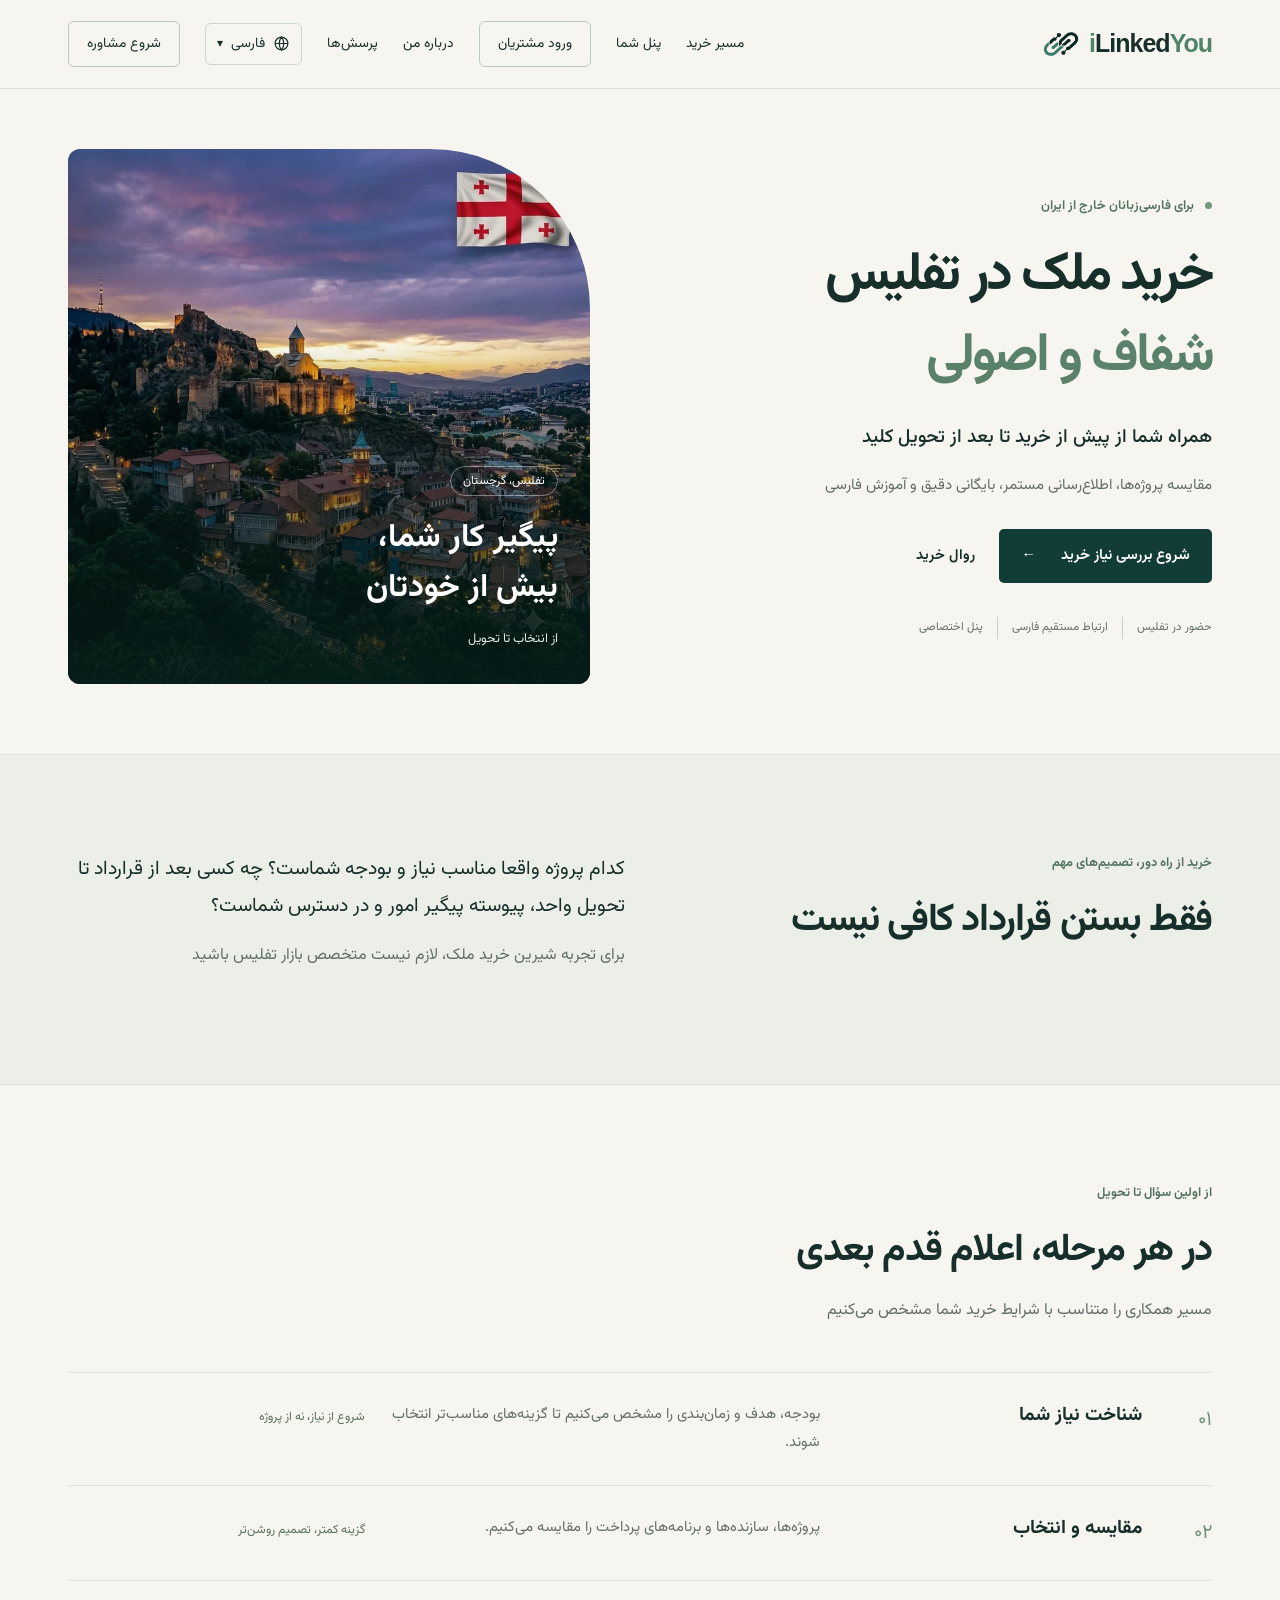
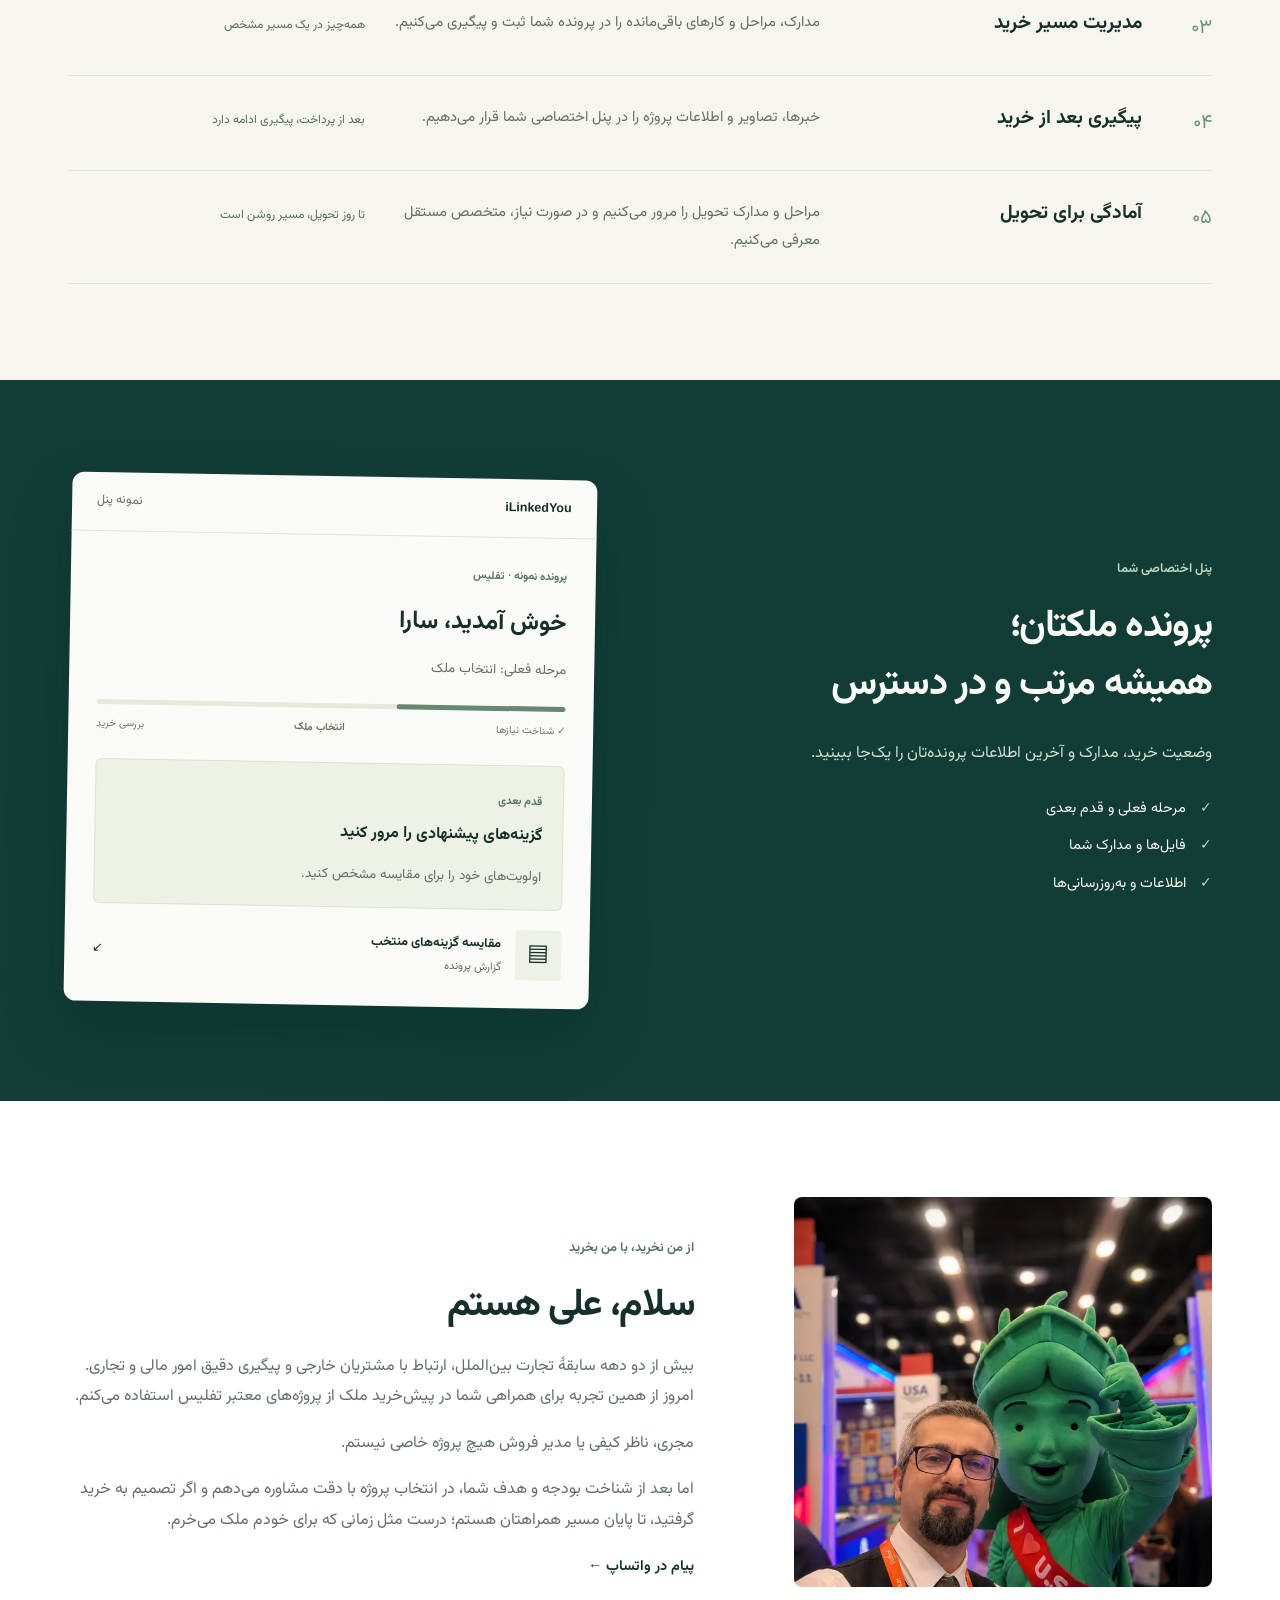
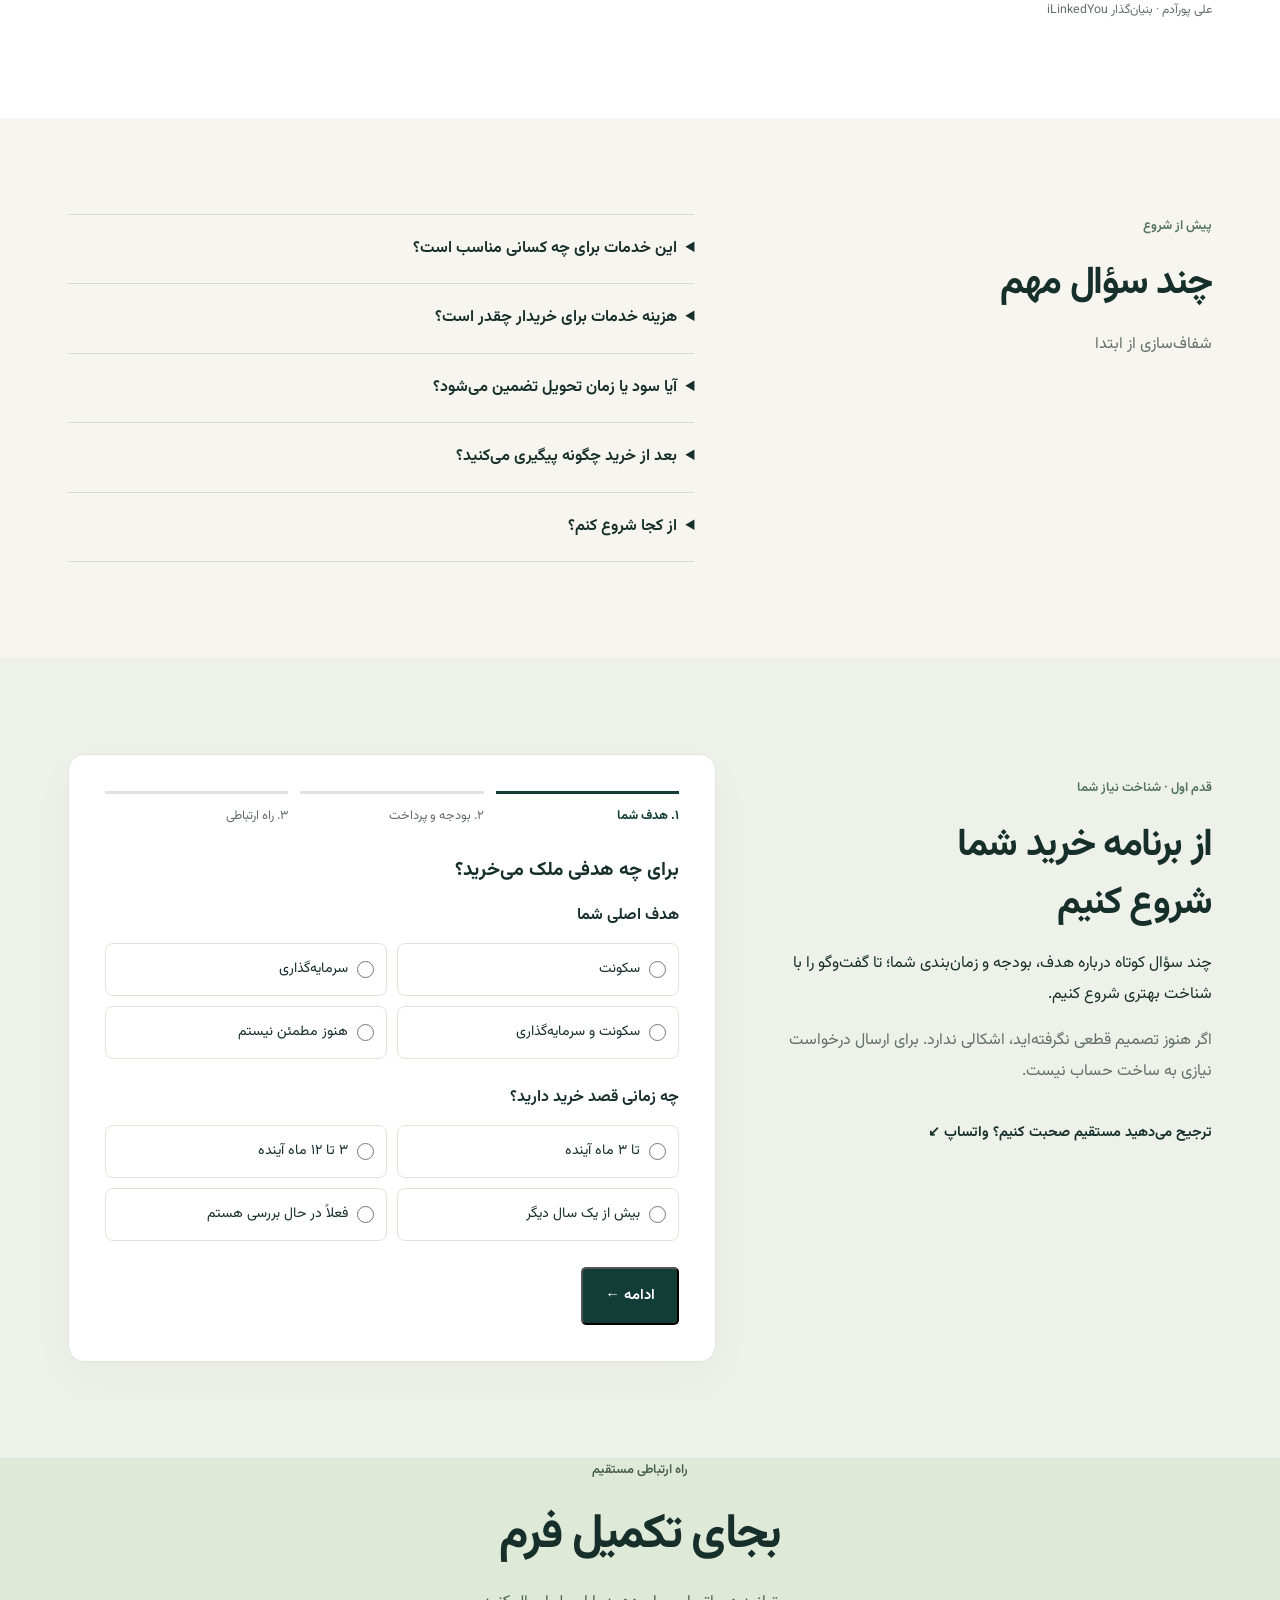
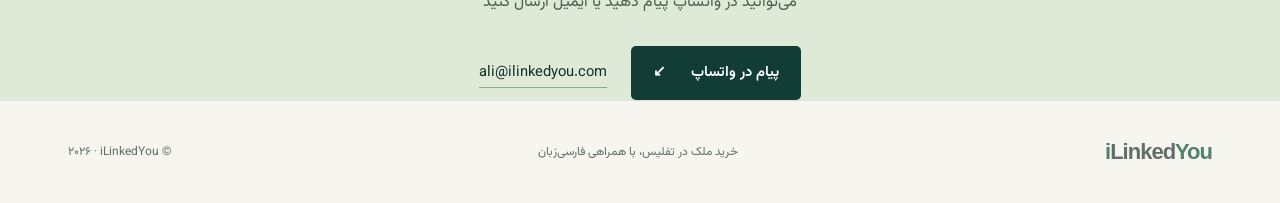
==== commit 82fe3274: "Add client login button to website navigation" ====
--- a/fa/index.html
+++ b/fa/index.html
@@ -45,8 +45,8 @@
     />
     <link rel="stylesheet" href="../assets/css/site.css" />
     <script src="../assets/js/site.js" defer></script>
-    <link rel="stylesheet" href="../assets/css/consultation.css" />
-    <script src="../assets/js/consultation.js" defer></script>
+    <link rel="stylesheet" href="../assets/css/consultation.css?v=20260913-contact" />
+    <script src="../assets/js/consultation.js?v=20260913-contact" defer></script>
   </head>
   <body>
     <a class="skip" href="#main">رفتن به محتوای اصلی</a>
@@ -70,6 +70,7 @@
         <nav id="navigation" class="site-nav" aria-label="منوی اصلی">
           <a href="#journey">مسیر خرید</a>
           <a href="#portal">پنل شما</a>
+          <a class="nav-contact" href="https://ilinkedyou-portal-preview.ilinkedyou-portal.workers.dev/sign-in">ورود مشتریان</a>
           <a href="#about">درباره من</a>
           <a href="#faq">پرسش‌ها</a>
           <div
@@ -585,7 +586,7 @@
                     required
                 /></label>
                 <fieldset>
-                  <legend>راه ارتباطی ترجیحی</legend>
+                  <legend>ترجیح می‌دهید از چه راهی با شما در تماس باشم؟</legend>
                   <div class="consultation-options">
                     <label class="consultation-option"
                       ><input
@@ -602,6 +603,8 @@
                         value="email"
                       />ایمیل</label
                     >
+                    <label class="consultation-option"><input type="radio" name="contact_method" value="phone" />تماس تلفنی</label>
+                    <label class="consultation-option"><input type="radio" name="contact_method" value="telegram" />تلگرام</label>
                   </div>
                 </fieldset>
                 <label class="consultation-field"
@@ -669,12 +672,11 @@
               </div>
             </form>
             <div data-success class="consultation-success" hidden role="status">
-              <p class="eyebrow">✓ درخواست دریافت شد</p>
-              <h3 tabindex="-1">درخواست شما ثبت شد</h3>
-              <p>
-                علی اطلاعات شما را بررسی می‌کند و از راه ارتباطی انتخاب‌شده با
-                شما تماس می‌گیرد.
-              </p>
+              <h3 tabindex="-1" class="consultation-success-title"><span>درخواست شما ثبت شد</span><span aria-hidden="true" class="consultation-success-check">✓</span></h3>
+              <p>سلام و سپاس از پیام شما،<br />
+                درخواستتان وصول شد، بررسی می‌کنم و در سریع‌ترین زمان ممکن از طریق «<span data-contact-method>واتساپ</span>» با شما در تماس خواهم بود.
+              </p>
+              <p>روزتان همراه با آرامش و خبرهای خوب<br />علی | <bdi dir="ltr">iLinkedYou</bdi></p>
               <p>
                 <small>کد پیگیری</small
                 ><bdi data-reference style="overflow-wrap: anywhere"></bdi>
--- a/assets/css/consultation.css
+++ b/assets/css/consultation.css
@@ -29,6 +29,9 @@
 .consultation-success h3 { font-size: 1.6rem; }
 .consultation-summary { background: var(--cream); padding: 16px; border-radius: 8px; font-size: .88rem; margin-bottom: 20px; }
 .consultation-summary p { margin-bottom: 5px; }
-.consultation-trap { position: absolute; left: -10000px; width: 1px; height: 1px; overflow: hidden; }
+.consultation-trap { position: absolute; inset-inline-start: 0; top: 0; width: 1px; height: 1px; overflow: hidden; clip-path: inset(50%); white-space: nowrap; pointer-events: none; }
 @media (max-width: 900px) { .consultation-grid { grid-template-columns: 1fr; gap: 24px; } .consultation-intro { padding: 0; } }
 @media (max-width: 480px) { .consultation-card { padding: 22px 16px; } .consultation-options { grid-template-columns: 1fr; } .consultation-controls .button { padding-inline: 16px; } }
+
+.consultation-success-title { display: flex; flex-direction: row; direction: rtl; align-items: baseline; gap: .5em; }
+.consultation-success-check { direction: ltr; unicode-bidi: isolate; flex: none; color: var(--accent, #176a65); }
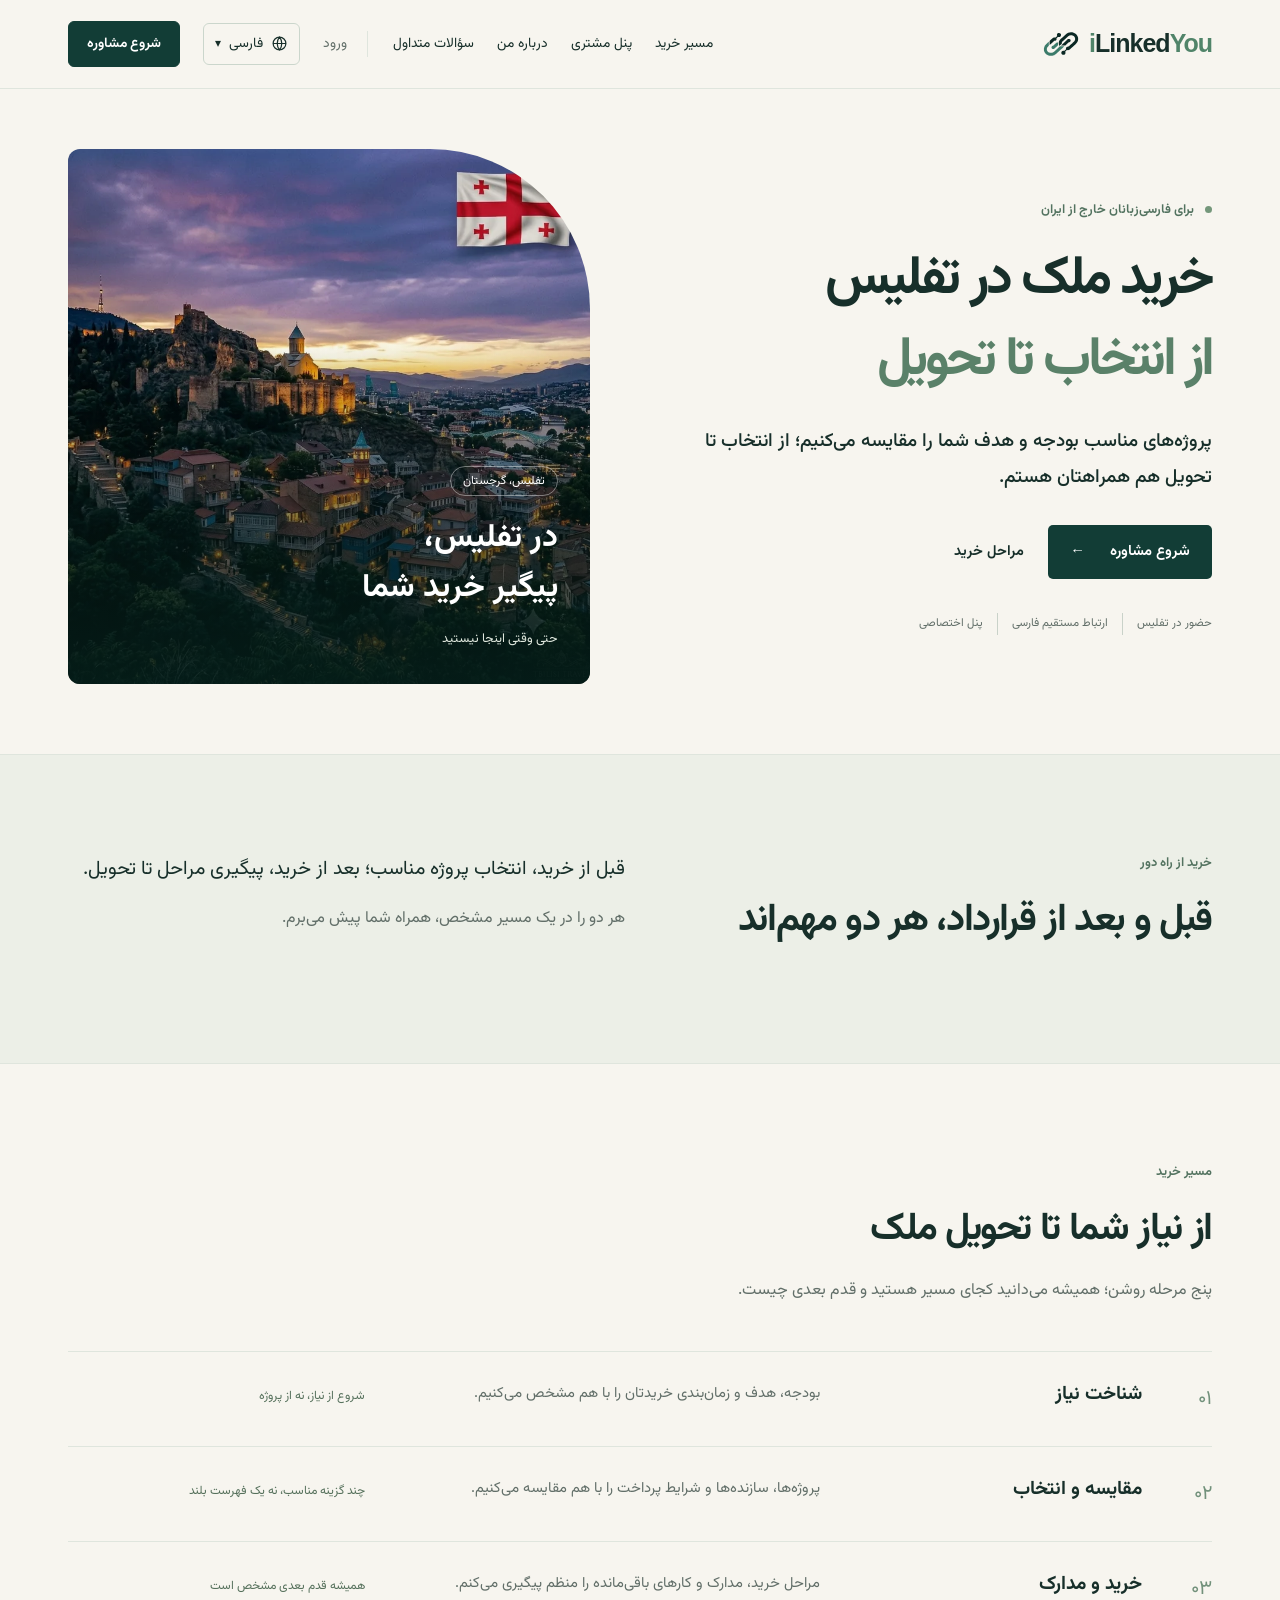
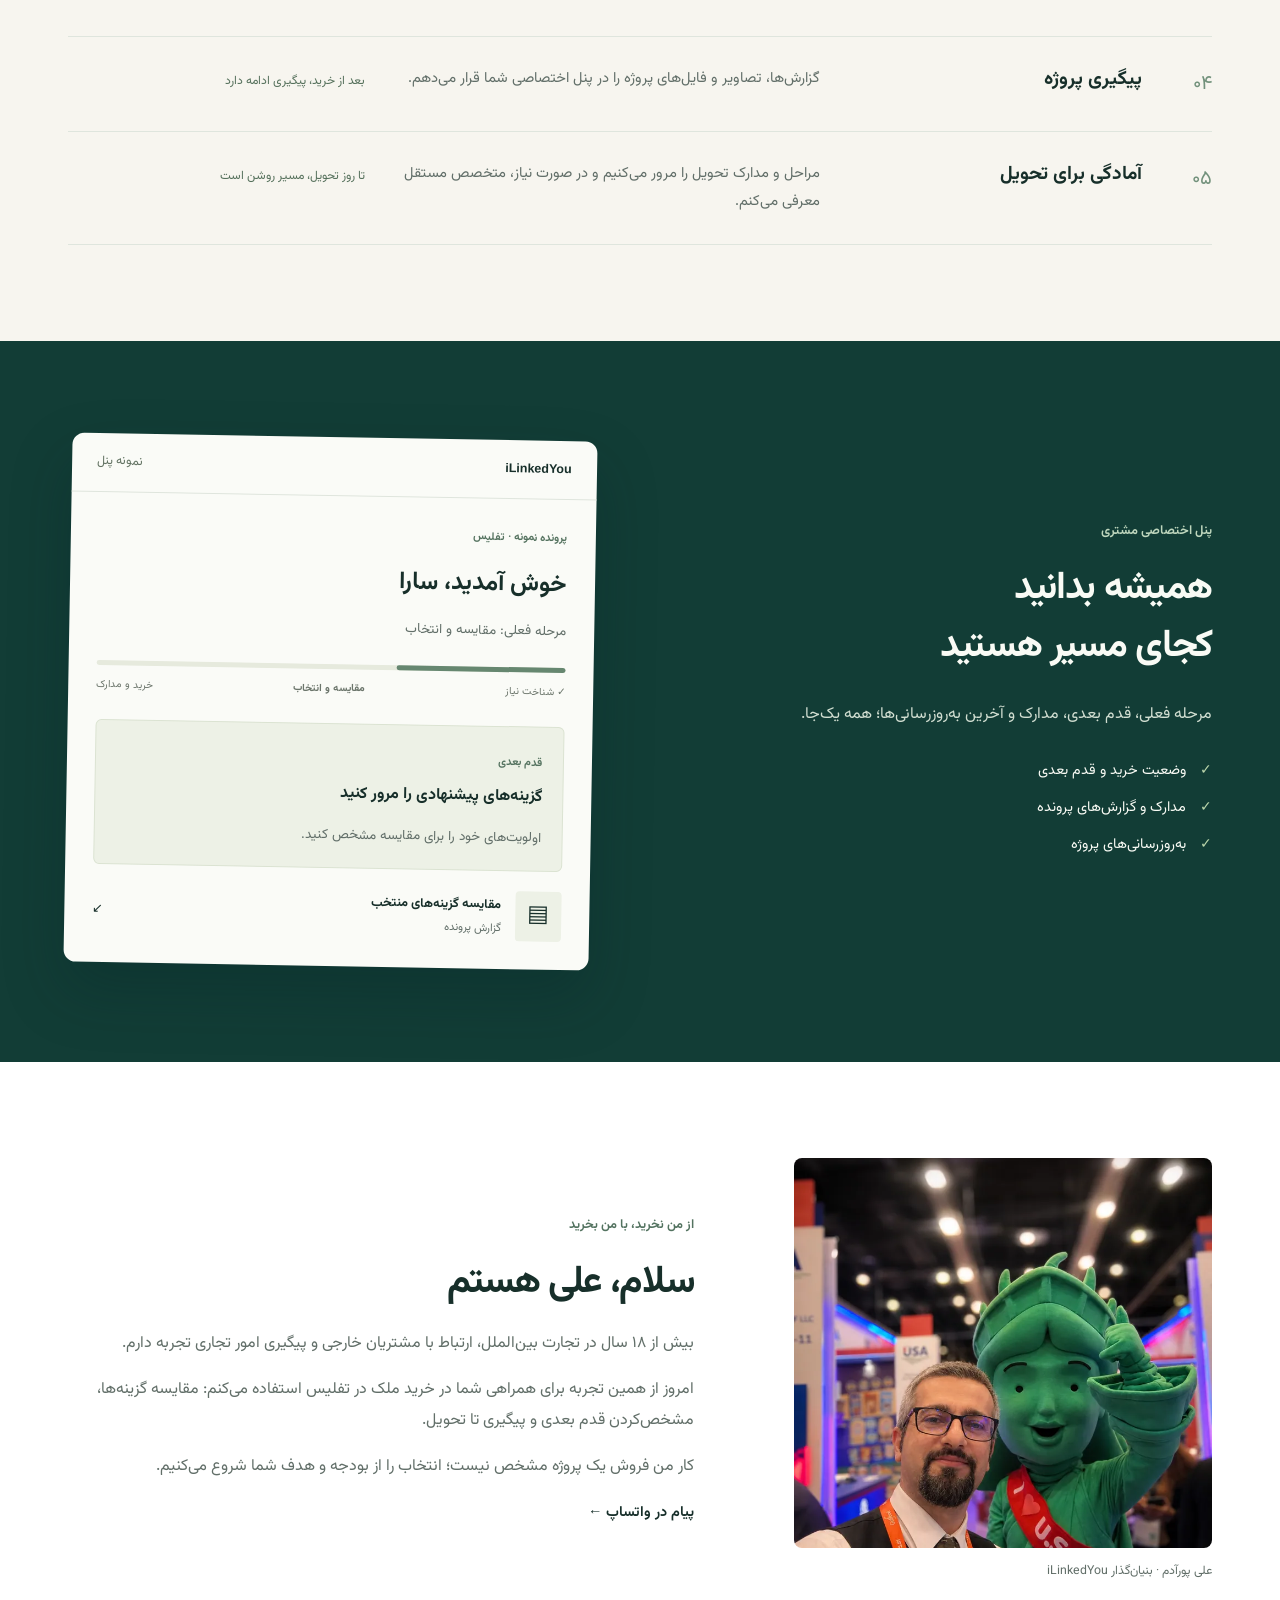
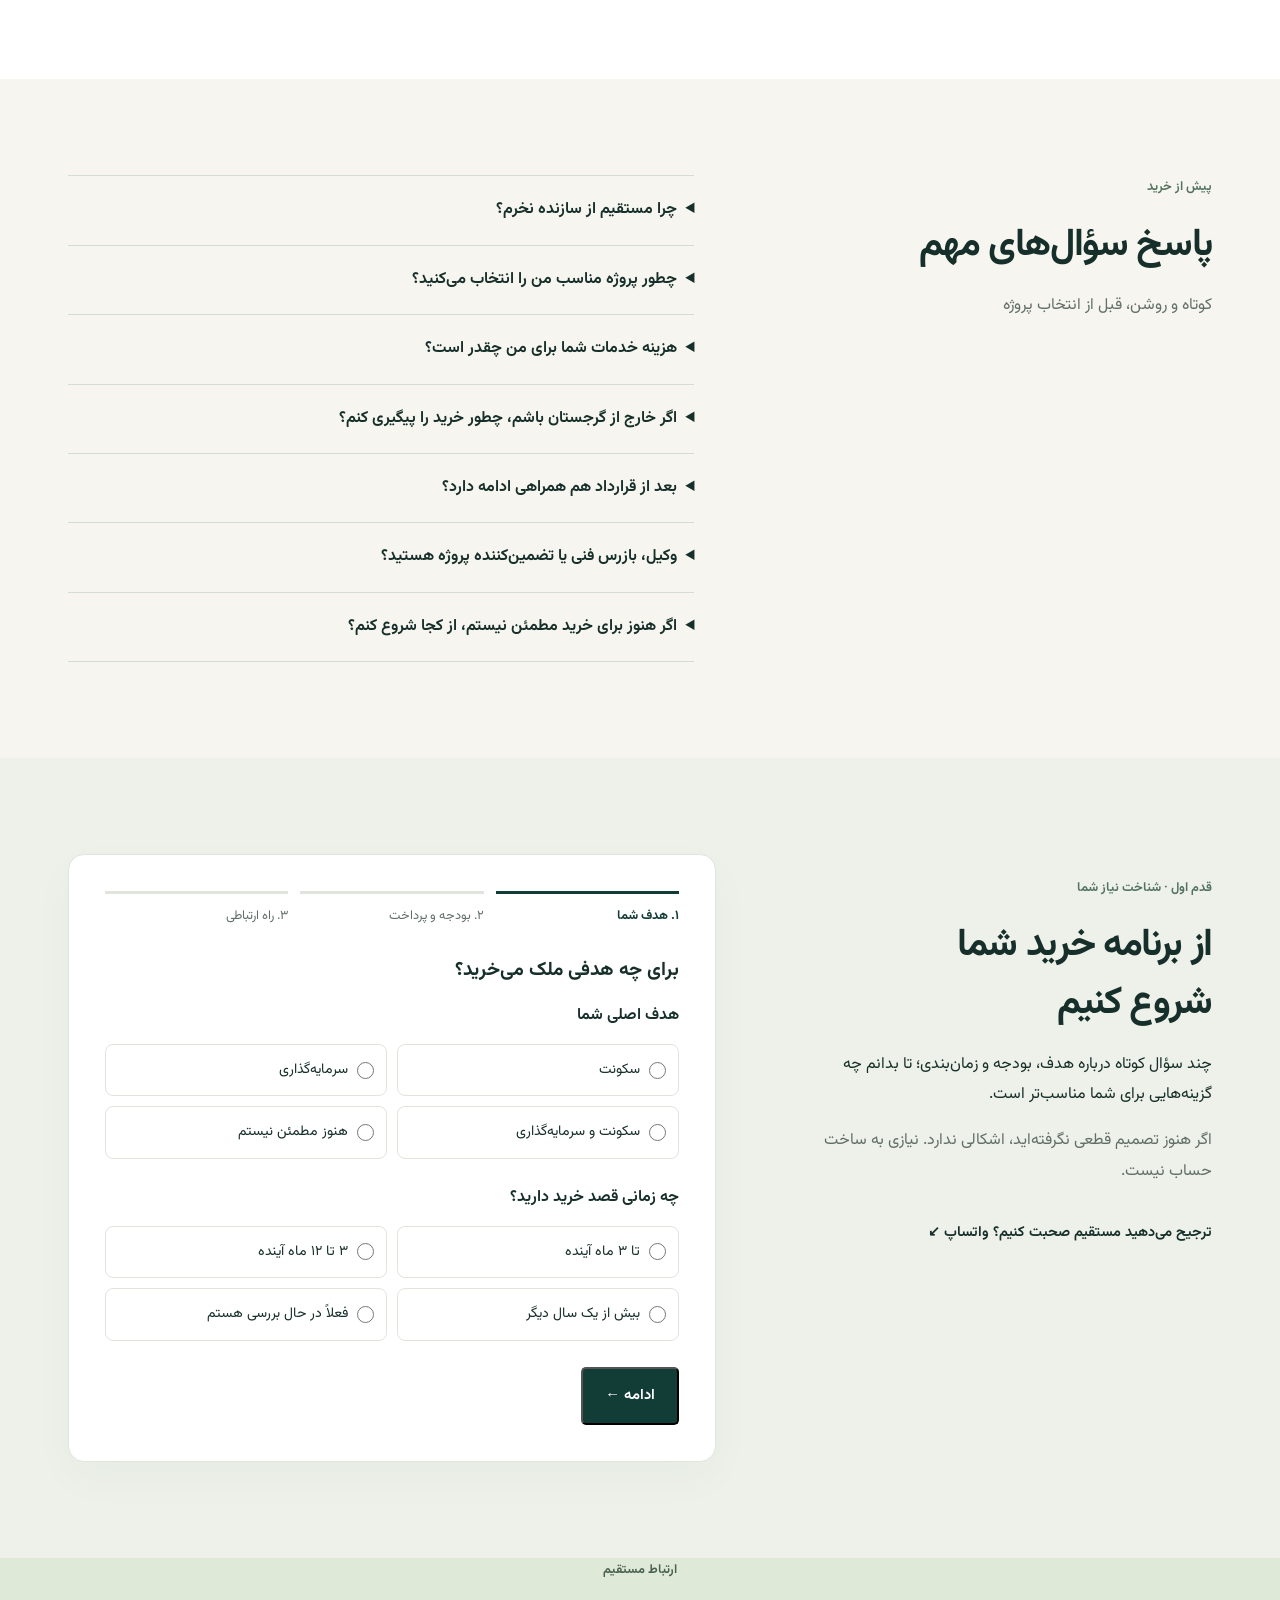
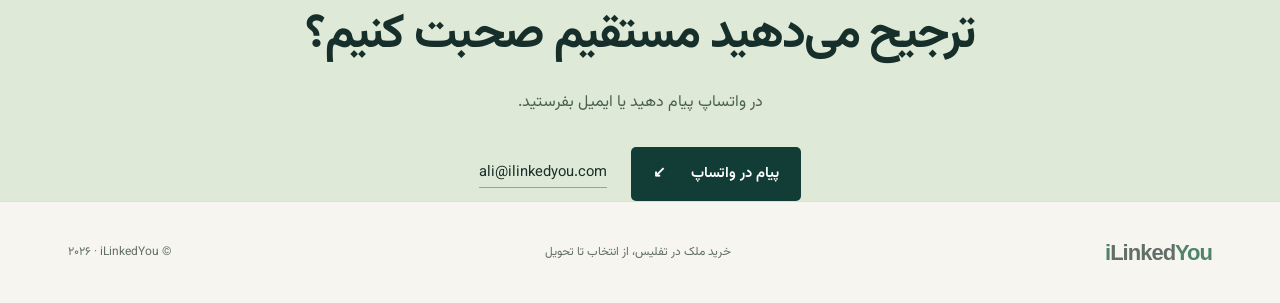
==== commit e6f56cba: "Finalize Persian landing page and mobile UX" ====
--- a/fa/index.html
+++ b/fa/index.html
@@ -69,16 +69,20 @@
 
         <nav id="navigation" class="site-nav" aria-label="منوی اصلی">
           <a href="#journey">مسیر خرید</a>
-          <a href="#portal">پنل شما</a>
-          <a class="nav-contact" href="https://ilinkedyou-portal-preview.ilinkedyou-portal.workers.dev/sign-in">ورود مشتریان</a>
+          <a href="#portal">پنل مشتری</a>
           <a href="#about">درباره من</a>
-          <a href="#faq">پرسش‌ها</a>
+          <a href="#faq">سؤالات متداول</a>
+          <a
+            class="nav-login"
+            href="https://ilinkedyou-portal-preview.ilinkedyou-portal.workers.dev/sign-in"
+            aria-label="ورود مشتریان به پنل"
+          >ورود</a>
           <div
             class="language-switcher"
             data-language-switcher
             data-current-language="fa"
           ></div>
-          <a class="nav-contact" href="#consultation"> شروع مشاوره </a>
+          <a class="nav-contact" href="#consultation">شروع مشاوره</a>
         </nav>
       </div>
     </header>
@@ -94,20 +98,19 @@
 
             <h1>
               خرید ملک در تفلیس<br />
-              <span>شفاف و اصولی</span>
+              <span>از انتخاب تا تحویل</span>
             </h1>
 
-            <p class="lead">همراه شما از پیش از خرید تا بعد از تحویل کلید</p>
-
-            <p class="hero-detail">
-              مقایسه پروژه‌ها، اطلاع‌رسانی مستمر، بایگانی دقیق و آموزش فارسی
+            <p class="lead">
+              پروژه‌های مناسب بودجه و هدف شما را مقایسه می‌کنیم؛ از انتخاب تا
+              تحویل هم همراهتان هستم.
             </p>
 
             <div class="actions">
               <a class="button primary" href="#consultation">
-                شروع بررسی نیاز خرید <span aria-hidden="true">←</span>
+                شروع مشاوره <span aria-hidden="true">←</span>
               </a>
-              <a class="text-link" href="#journey">روال خرید</a>
+              <a class="text-link" href="#journey">مراحل خرید</a>
             </div>
 
             <div class="hero-foot">
@@ -129,10 +132,10 @@
             <figcaption>
               <span class="photo-label">تفلیس، گرجستان</span>
               <strong>
-                پیگیر کار شما،<br />
-                بیش از خودتان
+                در تفلیس،<br />
+                پیگیر خرید شما
               </strong>
-              <span>از انتخاب تا تحویل</span>
+              <span>حتی وقتی اینجا نیستید</span>
             </figcaption>
           </figure>
         </div>
@@ -140,18 +143,17 @@
       <section class="intro section-pad">
         <div class="container intro-grid">
           <div>
-            <p class="eyebrow">خرید از راه دور، تصمیم‌های مهم</p>
-            <h2>فقط بستن قرارداد کافی نیست</h2>
+            <p class="eyebrow">خرید از راه دور</p>
+            <h2>قبل و بعد از قرارداد، هر دو مهم‌اند</h2>
           </div>
 
           <div>
             <p class="large-copy">
-              کدام پروژه واقعا مناسب نیاز و بودجه شماست؟ چه کسی بعد از قرارداد
-              تا تحویل واحد، پیوسته پیگیر امور و در دسترس شماست؟
+              قبل از خرید، انتخاب پروژه مناسب؛ بعد از خرید، پیگیری مراحل تا تحویل.
             </p>
 
             <p class="muted">
-              برای تجربه شیرین خرید ملک، لازم نیست متخصص بازار تفلیس باشید
+              هر دو را در یک مسیر مشخص، همراه شما پیش می‌برم.
             </p>
           </div>
         </div>
@@ -159,56 +161,44 @@
       <section id="journey" class="journey section-pad">
         <div class="container">
           <div class="section-heading">
-            <p class="eyebrow">از اولین سؤال تا تحویل</p>
-            <h2>در هر مرحله، اعلام قدم بعدی</h2>
-            <p>مسیر همکاری را متناسب با شرایط خرید شما مشخص می‌کنیم</p>
+            <p class="eyebrow">مسیر خرید</p>
+            <h2>از نیاز شما تا تحویل ملک</h2>
+            <p>پنج مرحله روشن؛ همیشه می‌دانید کجای مسیر هستید و قدم بعدی چیست.</p>
           </div>
 
           <div class="journey-list">
             <article>
               <span class="step">۰۱</span>
-              <h3>شناخت نیاز شما</h3>
-              <p>
-                بودجه، هدف و زمان‌بندی را مشخص می‌کنیم تا گزینه‌های مناسب‌تر
-                انتخاب شوند.
-              </p>
+              <h3>شناخت نیاز</h3>
+              <p>بودجه، هدف و زمان‌بندی خریدتان را با هم مشخص می‌کنیم.</p>
               <span class="step-tag">شروع از نیاز، نه از پروژه</span>
             </article>
 
             <article>
               <span class="step">۰۲</span>
               <h3>مقایسه و انتخاب</h3>
-              <p>پروژه‌ها، سازنده‌ها و برنامه‌های پرداخت را مقایسه می‌کنیم.</p>
-              <span class="step-tag">گزینه کمتر، تصمیم روشن‌تر</span>
+              <p>پروژه‌ها، سازنده‌ها و شرایط پرداخت را با هم مقایسه می‌کنیم.</p>
+              <span class="step-tag">چند گزینه مناسب، نه یک فهرست بلند</span>
             </article>
 
             <article>
               <span class="step">۰۳</span>
-              <h3>مدیریت مسیر خرید</h3>
-              <p>
-                مدارک، مراحل و کارهای باقی‌مانده را در پرونده شما ثبت و پیگیری
-                می‌کنیم.
-              </p>
-              <span class="step-tag">همه‌چیز در یک مسیر مشخص</span>
+              <h3>خرید و مدارک</h3>
+              <p>مراحل خرید، مدارک و کارهای باقی‌مانده را منظم پیگیری می‌کنم.</p>
+              <span class="step-tag">همیشه قدم بعدی مشخص است</span>
             </article>
 
             <article>
               <span class="step">۰۴</span>
-              <h3>پیگیری بعد از خرید</h3>
-              <p>
-                خبرها، تصاویر و اطلاعات پروژه را در پنل اختصاصی شما قرار
-                می‌دهیم.
-              </p>
-              <span class="step-tag">بعد از پرداخت، پیگیری ادامه دارد</span>
+              <h3>پیگیری پروژه</h3>
+              <p>گزارش‌ها، تصاویر و فایل‌های پروژه را در پنل اختصاصی شما قرار می‌دهم.</p>
+              <span class="step-tag">بعد از خرید، پیگیری ادامه دارد</span>
             </article>
 
             <article>
               <span class="step">۰۵</span>
               <h3>آمادگی برای تحویل</h3>
-              <p>
-                مراحل و مدارک تحویل را مرور می‌کنیم و در صورت نیاز، متخصص مستقل
-                معرفی می‌کنیم.
-              </p>
+              <p>مراحل و مدارک تحویل را مرور می‌کنیم و در صورت نیاز، متخصص مستقل معرفی می‌کنم.</p>
               <span class="step-tag">تا روز تحویل، مسیر روشن است</span>
             </article>
           </div>
@@ -218,24 +208,22 @@
       <section id="portal" class="portal section-pad">
         <div class="container portal-grid">
           <div>
-            <p class="eyebrow">پنل اختصاصی شما</p>
+            <p class="eyebrow">پنل اختصاصی مشتری</p>
 
             <h2>
-              پرونده ملکتان؛<br />
-              همیشه مرتب و در دسترس
+              همیشه بدانید<br />
+              کجای مسیر هستید
             </h2>
 
-            <p>وضعیت خرید، مدارک و آخرین اطلاعات پرونده‌تان را یک‌جا ببینید.</p>
+            <p>
+              مرحله فعلی، قدم بعدی، مدارک و آخرین به‌روزرسانی‌ها؛ همه یک‌جا.
+            </p>
 
             <ul class="check-list">
-              <li>مرحله فعلی و قدم بعدی</li>
-              <li>فایل‌ها و مدارک شما</li>
-              <li>اطلاعات و به‌روزرسانی‌ها</li>
+              <li>وضعیت خرید و قدم بعدی</li>
+              <li>مدارک و گزارش‌های پرونده</li>
+              <li>به‌روزرسانی‌های پروژه</li>
             </ul>
-
-            <!-- <p class="small-note">
-              تصویر زیر نمونه نمایشی با اطلاعات فرضی است.
-            </p> -->
           </div>
 
           <div
@@ -252,16 +240,16 @@
 
               <h3>خوش آمدید، سارا</h3>
 
-              <p class="muted">مرحله فعلی: انتخاب ملک</p>
+              <p class="muted">مرحله فعلی: مقایسه و انتخاب</p>
 
               <div class="demo-progress">
                 <span></span>
               </div>
 
               <div class="demo-stages">
-                <span>✓ شناخت نیازها</span>
-                <strong>انتخاب ملک</strong>
-                <span>بررسی خرید</span>
+                <span>✓ شناخت نیاز</span>
+                <strong>مقایسه و انتخاب</strong>
+                <span>خرید و مدارک</span>
               </div>
 
               <div class="next-step">
@@ -305,17 +293,18 @@
             <h2>سلام، علی هستم</h2>
 
             <p>
-              بیش از دو دهه سابقۀ تجارت بین‌الملل، ارتباط با مشتریان خارجی و
-              پیگیری دقیق امور مالی و تجاری. امروز از همین تجربه برای همراهی شما
-              در پیش‌خرید ملک از پروژه‌های معتبر تفلیس استفاده می‌کنم.
-            </p>
-
-            <p>مجری، ناظر کیفی یا مدیر فروش هیچ پروژه خاصی نیستم.</p>
+              بیش از ۱۸ سال در تجارت بین‌الملل، ارتباط با مشتریان خارجی و پیگیری
+              امور تجاری تجربه دارم.
+            </p>
 
             <p>
-              اما بعد از شناخت بودجه و هدف شما، در انتخاب پروژه با دقت مشاوره
-              می‌دهم و اگر تصمیم به خرید گرفتید، تا پایان مسیر همراهتان هستم؛
-              درست مثل زمانی که برای خودم ملک می‌خرم.
+              امروز از همین تجربه برای همراهی شما در خرید ملک در تفلیس استفاده
+              می‌کنم: مقایسه گزینه‌ها، مشخص‌کردن قدم بعدی و پیگیری تا تحویل.
+            </p>
+
+            <p>
+              کار من فروش یک پروژه مشخص نیست؛ انتخاب را از بودجه و هدف شما شروع
+              می‌کنیم.
             </p>
 
             <a class="text-link" href="https://wa.me/995598088750">
@@ -328,54 +317,72 @@
       <section id="faq" class="faq section-pad">
         <div class="container faq-grid">
           <div>
-            <p class="eyebrow">پیش از شروع</p>
-            <h2>چند سؤال مهم</h2>
-            <p class="muted">شفاف‌سازی از ابتدا</p>
+            <p class="eyebrow">پیش از خرید</p>
+            <h2>پاسخ سؤال‌های مهم</h2>
+            <p class="muted">کوتاه و روشن، قبل از انتخاب پروژه</p>
           </div>
 
           <div>
             <details>
-              <summary>این خدمات برای چه کسانی مناسب است؟</summary>
-              <p>
-                برای فارسی‌زبانان ساکن خارج از ایران که قصد خرید ملک نوساز یا در
-                حال ساخت در تفلیس دارند؛ به‌ویژه اگر بخشی از مسیر خرید را از راه
-                دور انجام می‌دهند.
+              <summary>چرا مستقیم از سازنده نخرم؟</summary>
+              <p>
+                می‌توانید. تفاوت اینجاست که سازنده پروژه خودش را معرفی می‌کند؛
+                من از نیاز و بودجه شما شروع می‌کنم، چند گزینه مناسب را مقایسه
+                می‌کنم و بعد از انتخاب هم پیگیری را ادامه می‌دهم.
               </p>
             </details>
 
             <details>
-              <summary>هزینه خدمات برای خریدار چقدر است؟</summary>
-              <p>
-                در پروژه‌هایی که با سازنده همکاری داریم، کمیسیون ما را سازنده
+              <summary>چطور پروژه مناسب من را انتخاب می‌کنید؟</summary>
+              <p>
+                بودجه، هدف خرید، زمان‌بندی و شیوه پرداخت شما را مشخص می‌کنیم؛
+                سپس گزینه‌های مرتبط را کنار هم می‌گذارم تا دلیل انتخاب هرکدام
+                روشن باشد و بین چند گزینه مناسب تصمیم بگیرید، نه یک فهرست بلند.
+              </p>
+            </details>
+
+            <details>
+              <summary>هزینه خدمات شما برای من چقدر است؟</summary>
+              <p>
+                در پروژه‌هایی که با سازنده همکاری دارم، کمیسیون من را سازنده
                 پرداخت می‌کند. خدمات مستقل مانند وکیل یا بازرس فنی، در صورت
                 نیاز، هزینه جداگانه دارند.
               </p>
             </details>
 
             <details>
-              <summary>آیا سود یا زمان تحویل تضمین می‌شود؟</summary>
-              <p>
-                خیر. سود، رشد قیمت یا زمان تحویل پروژه را تضمین نمی‌کنیم.
-                مسئولیت ما ارائه اطلاعات روشن، مقایسه گزینه‌ها و پیگیری مسیر
-                خرید است.
+              <summary>اگر خارج از گرجستان باشم، چطور خرید را پیگیری کنم؟</summary>
+              <p>
+                بخش زیادی از مسیر را می‌توان از راه دور پیش برد. وضعیت پرونده،
+                مدارک، گزارش‌ها و به‌روزرسانی‌ها در پنل اختصاصی شما قرار می‌گیرد
+                و هر مرحله‌ای که حضور یا اقدام جداگانه لازم داشته باشد، از قبل
+                مشخص می‌شود.
               </p>
             </details>
 
             <details>
-              <summary>بعد از خرید چگونه پیگیری می‌کنید؟</summary>
-              <p>
-                اطلاعات، فایل‌ها و به‌روزرسانی‌های مرتبط با پرونده شما در پنل
-                اختصاصی‌تان قرار می‌گیرد تا وضعیت خرید و قدم‌های بعدی را یک‌جا
-                دنبال کنید.
+              <summary>بعد از قرارداد هم همراهی ادامه دارد؟</summary>
+              <p>
+                بله. کار من با امضای قرارداد تمام نمی‌شود؛ به‌روزرسانی‌های پروژه،
+                مدارک و قدم‌های بعدی را تا آمادگی برای تحویل پیگیری می‌کنم.
               </p>
             </details>
 
             <details>
-              <summary>از کجا شروع کنم؟</summary>
-              <p>
-                فرم کوتاه شروع مشاوره را تکمیل کنید تا با هدف، بودجه و زمان‌بندی
-                خریدتان آشنا شوم. سپس بر اساس شرایط شما، قدم بعدی را مشخص
-                می‌کنیم.
+              <summary>وکیل، بازرس فنی یا تضمین‌کننده پروژه هستید؟</summary>
+              <p>
+                خیر. من وکیل، بازرس فنی یا نماینده تضمین پروژه نیستم. در صورت
+                نیاز می‌توانم متخصص مستقل معرفی کنم و سود، رشد قیمت یا زمان
+                تحویل را هم تضمین نمی‌کنم.
+              </p>
+            </details>
+
+            <details>
+              <summary>اگر هنوز برای خرید مطمئن نیستم، از کجا شروع کنم؟</summary>
+              <p>
+                فرم کوتاه مشاوره را تکمیل کنید. لازم نیست تصمیم نهایی گرفته
+                باشید؛ ابتدا شرایط شما را می‌شناسم و بعد مشخص می‌کنیم قدم بعدی
+                چیست.
               </p>
             </details>
           </div>
@@ -391,12 +398,11 @@
             <p class="eyebrow">قدم اول · شناخت نیاز شما</p>
             <h2 id="consultation-title">از برنامه خرید شما<br />شروع کنیم</h2>
             <p>
-              چند سؤال کوتاه درباره هدف، بودجه و زمان‌بندی شما؛ تا گفت‌وگو را با
-              شناخت بهتری شروع کنیم.
+              چند سؤال کوتاه درباره هدف، بودجه و زمان‌بندی؛ تا بدانم چه گزینه‌هایی
+              برای شما مناسب‌تر است.
             </p>
             <p class="muted">
-              اگر هنوز تصمیم قطعی نگرفته‌اید، اشکالی ندارد. برای ارسال درخواست
-              نیازی به ساخت حساب نیست.
+              اگر هنوز تصمیم قطعی نگرفته‌اید، اشکالی ندارد. نیازی به ساخت حساب نیست.
             </p>
             <a class="text-link" href="https://wa.me/995598088750"
               >ترجیح می‌دهید مستقیم صحبت کنیم؟ واتساپ ↙</a
@@ -673,10 +679,10 @@
             </form>
             <div data-success class="consultation-success" hidden role="status">
               <h3 tabindex="-1" class="consultation-success-title"><span>درخواست شما ثبت شد</span><span aria-hidden="true" class="consultation-success-check">✓</span></h3>
-              <p>سلام و سپاس از پیام شما،<br />
-                درخواستتان وصول شد، بررسی می‌کنم و در سریع‌ترین زمان ممکن از طریق «<span data-contact-method>واتساپ</span>» با شما در تماس خواهم بود.
-              </p>
-              <p>روزتان همراه با آرامش و خبرهای خوب<br />علی | <bdi dir="ltr">iLinkedYou</bdi></p>
+              <p>
+                درخواستتان ثبت شد. بررسی می‌کنم و از طریق «<span data-contact-method>واتساپ</span>» با شما در تماس خواهم بود.
+              </p>
+              <p>علی | <bdi dir="ltr">iLinkedYou</bdi></p>
               <p>
                 <small>کد پیگیری</small
                 ><bdi data-reference style="overflow-wrap: anywhere"></bdi>
@@ -691,11 +697,9 @@
 
       <section id="contact" class="contact contact-compact">
         <div class="container contact-inner">
-          <p class="eyebrow">راه ارتباطی مستقیم</p>
-          <h2>بجای تکمیل فرم</h2>
-          <p>
-            می‌توانید در واتساپ پیام دهید یا ایمیل ارسال کنید
-          </p>
+          <p class="eyebrow">ارتباط مستقیم</p>
+          <h2>ترجیح می‌دهید مستقیم صحبت کنیم؟</h2>
+          <p>در واتساپ پیام دهید یا ایمیل بفرستید.</p>
 
           <div class="actions">
             <a class="button light" href="https://wa.me/995598088750">
@@ -715,7 +719,7 @@
           <bdi><span>i</span>Linked<span>You</span></bdi>
         </a>
 
-        <span>خرید ملک در تفلیس، با همراهی فارسی‌زبان</span>
+        <span>خرید ملک در تفلیس، از انتخاب تا تحویل</span>
 
         <span>© <bdi>iLinkedYou</bdi> · ۲۰۲۶</span>
       </div>
--- a/assets/css/site.css
+++ b/assets/css/site.css
@@ -77,9 +77,31 @@
   white-space: nowrap;
 }
 .brand span { color: #508469; }
-.site-nav { display: flex; align-items: center; gap: 25px; font-size: .86rem; }
+.site-nav { display: flex; align-items: center; gap: 23px; font-size: .86rem; }
+.site-nav > a { white-space: nowrap; }
 .site-nav > a:hover, .text-link:hover { text-decoration: underline; text-underline-offset: 6px; }
-.nav-contact { border: 1px solid #b8c9bc; padding: 9px 18px; border-radius: 6px; white-space: nowrap; }
+.nav-login {
+  color: var(--muted);
+  border-inline-start: 1px solid var(--line);
+  padding-inline-start: 20px;
+  margin-inline-start: 2px;
+}
+.nav-login:hover { color: var(--ink); }
+.nav-contact {
+  border: 1px solid var(--green);
+  background: var(--green);
+  color: white;
+  padding: 9px 18px;
+  border-radius: 6px;
+  white-space: nowrap;
+  font-weight: 650;
+}
+.nav-contact:hover {
+  color: white;
+  background: #215447;
+  border-color: #215447;
+  text-decoration: none !important;
+}
 .nav-contact span { margin-inline-start: 16px; }
 .menu-button { display: none; background: none; border: 1px solid var(--line); border-radius: 6px; padding: 7px 12px; cursor: pointer; }
 
@@ -140,7 +162,7 @@
 html[lang="fa"] .hero h1 { line-height: 1.5; }
 .hero h1 span { color: #5a8169; }
 .dot { display: inline-block; width: 7px; height: 7px; border-radius: 50%; background: #74977a; margin-inline-end: 8px; }
-.lead { font-size: 1.18rem; line-height: 1.8; font-weight: 500; }
+.lead { font-size: 1.18rem; line-height: 1.8; font-weight: 500; max-width: 590px; }
 html[lang="fa"] .lead { line-height: 1.95; }
 .hero-detail { font-size: .94rem; color: var(--muted); max-width: 520px; }
 .actions { display: flex; gap: 24px; align-items: center; flex-wrap: wrap; margin-block: 28px; }
@@ -231,7 +253,8 @@
 }
 
 @media (max-width: 1050px) {
-  .site-nav { gap: 15px; font-size: .8rem; }
+  .site-nav { gap: 13px; font-size: .8rem; }
+  .nav-login { padding-inline-start: 14px; margin-inline-start: 0; }
   .nav-contact { padding-inline: 13px; }
   .language-button { padding-inline: 9px; }
 }
@@ -260,10 +283,22 @@
     gap: 0;
   }
   .site-nav.open { display: flex; flex-direction: column; }
-  .site-nav > a { padding: 12px; }
-  .nav-contact { margin-top: 10px; text-align: center; }
-  .language-switcher { width: 100%; margin-top: 8px; order: 20; }
+  .site-nav > a { padding: 11px 12px; }
+  .nav-login {
+    margin: 8px 0 0;
+    padding: 14px 12px 10px !important;
+    border-inline-start: 0;
+    border-top: 1px solid var(--line);
+    color: var(--muted);
+  }
+  .language-switcher { width: 100%; margin-top: 2px; }
   .language-button { width: 100%; justify-content: space-between; min-height: 46px; padding: 10px 12px; background: #f1f3ed; }
+  .nav-contact {
+    margin-top: 10px;
+    padding: 11px 16px !important;
+    text-align: center;
+    justify-content: center;
+  }
   .language-menu { position: static; width: 100%; max-width: none; margin-top: 6px; box-shadow: none; }
   .language-menu a { min-height: 44px; }
 }
@@ -271,24 +306,7 @@
 @media (max-width: 767px) {
   .container { padding-inline: 22px; }
   .section-pad { padding-block: 60px; }
-  .header-row { min-height: 72px; flex-wrap: wrap; }
   .brand { font-size: 23px; }
-  .menu-button { display: block; }
-  .site-nav {
-    display: none;
-    flex-basis: 100%;
-    width: 100%;
-    padding-block: 10px 20px;
-    align-items: stretch;
-    gap: 0;
-  }
-  .site-nav.open { display: flex; flex-direction: column; }
-  .site-nav > a { padding: 12px; }
-  .nav-contact { margin-top: 10px; text-align: center; }
-  .language-switcher { width: 100%; margin-top: 8px; order: 20; }
-  .language-button { width: 100%; justify-content: space-between; min-height: 46px; padding: 10px 12px; background: #f1f3ed; }
-  .language-menu { position: static; width: 100%; max-width: none; margin-top: 6px; box-shadow: none; }
-  .language-menu a { min-height: 44px; }
   .hero { padding-block: 35px 45px; }
   .hero-grid, .intro-grid, .portal-grid, .about-grid, .faq-grid { grid-template-columns: 1fr; gap: 30px; }
   .hero h1 { font-size: 2.75rem; }
@@ -327,3 +345,8 @@
   html { scroll-behavior: auto; }
   .button, .language-chevron { transition: none; }
 }
+
+/* Mobile polish */
+@media (max-width: 380px) {
+  html[lang="fa"] .hero h1 { font-size: 2.35rem; }
+}
--- a/assets/css/consultation.css
+++ b/assets/css/consultation.css
@@ -35,3 +35,9 @@
 
 .consultation-success-title { display: flex; flex-direction: row; direction: rtl; align-items: baseline; gap: .5em; }
 .consultation-success-check { direction: ltr; unicode-bidi: isolate; flex: none; color: var(--accent, #176a65); }
+
+/* Mobile polish */
+@media (max-width: 480px) {
+  .consultation-progress { gap: 6px; font-size: .72rem; }
+  .consultation-progress li { padding-top: 8px; }
+}
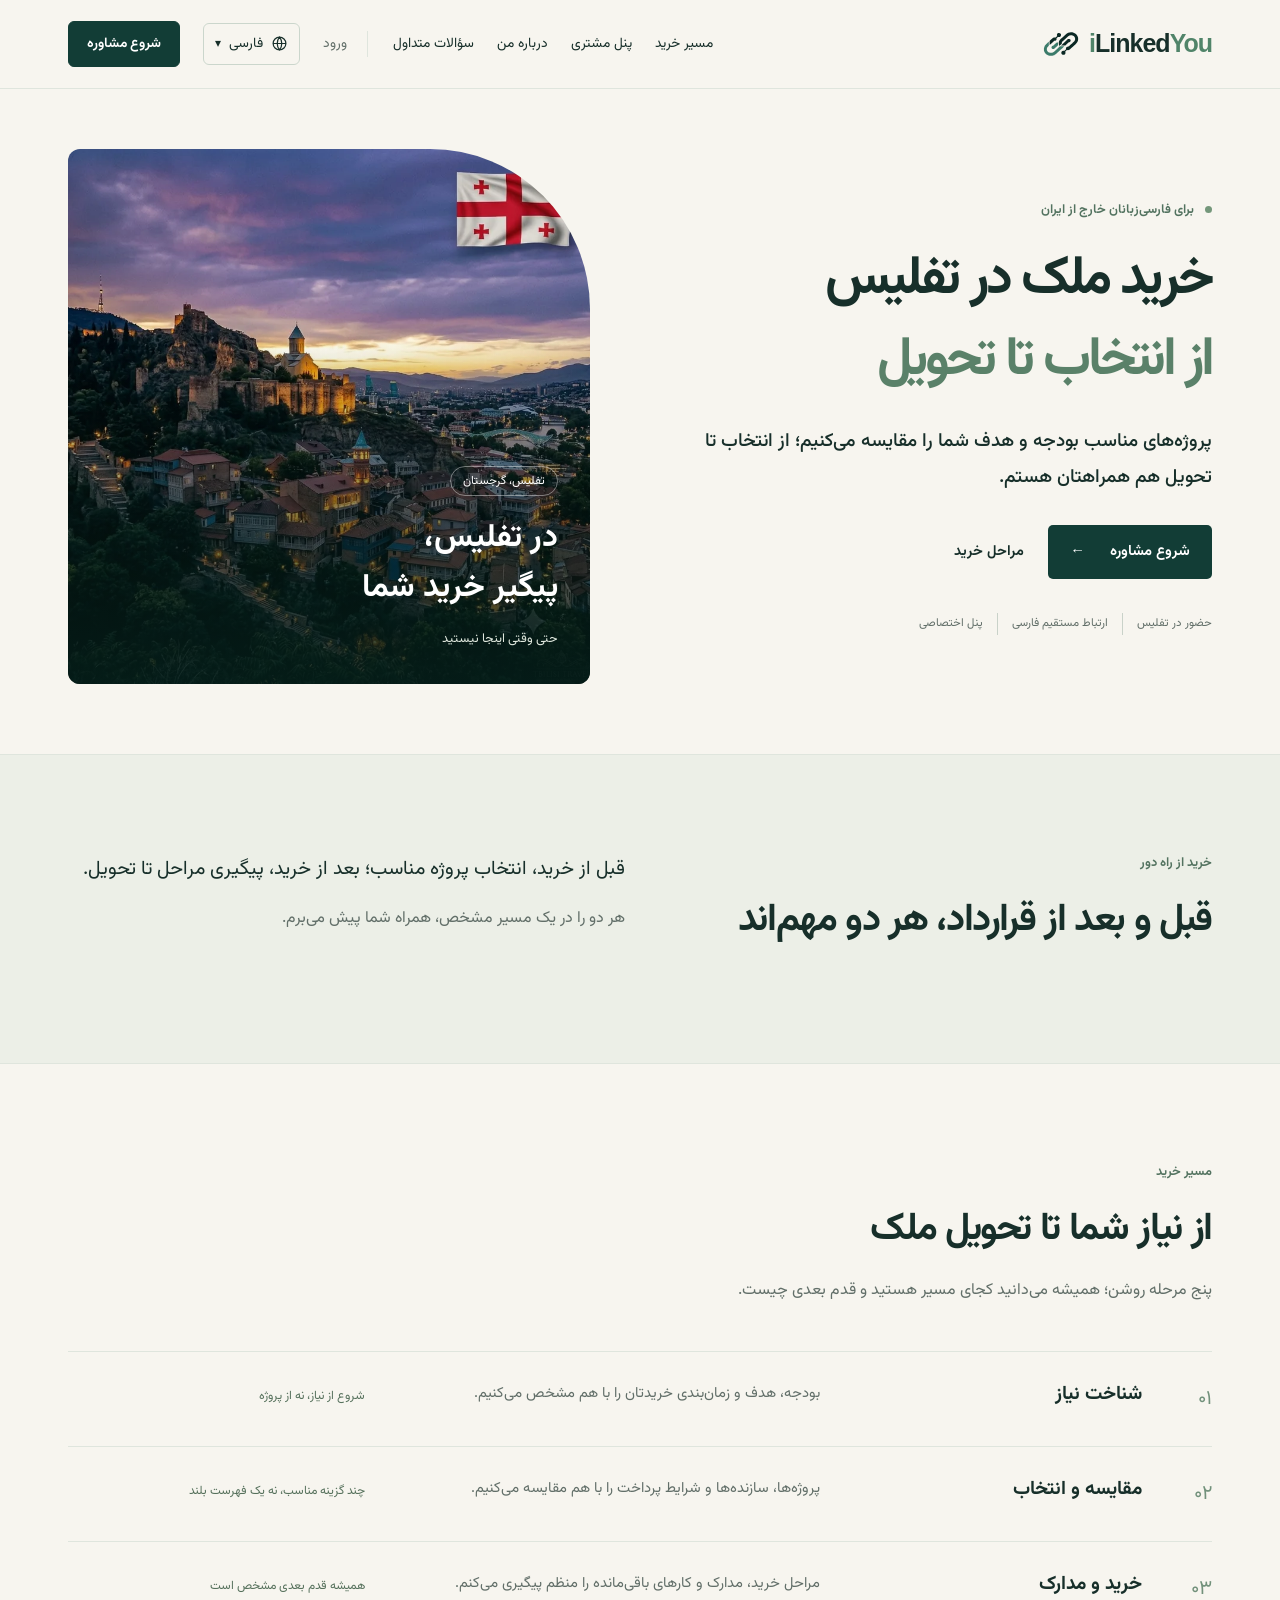
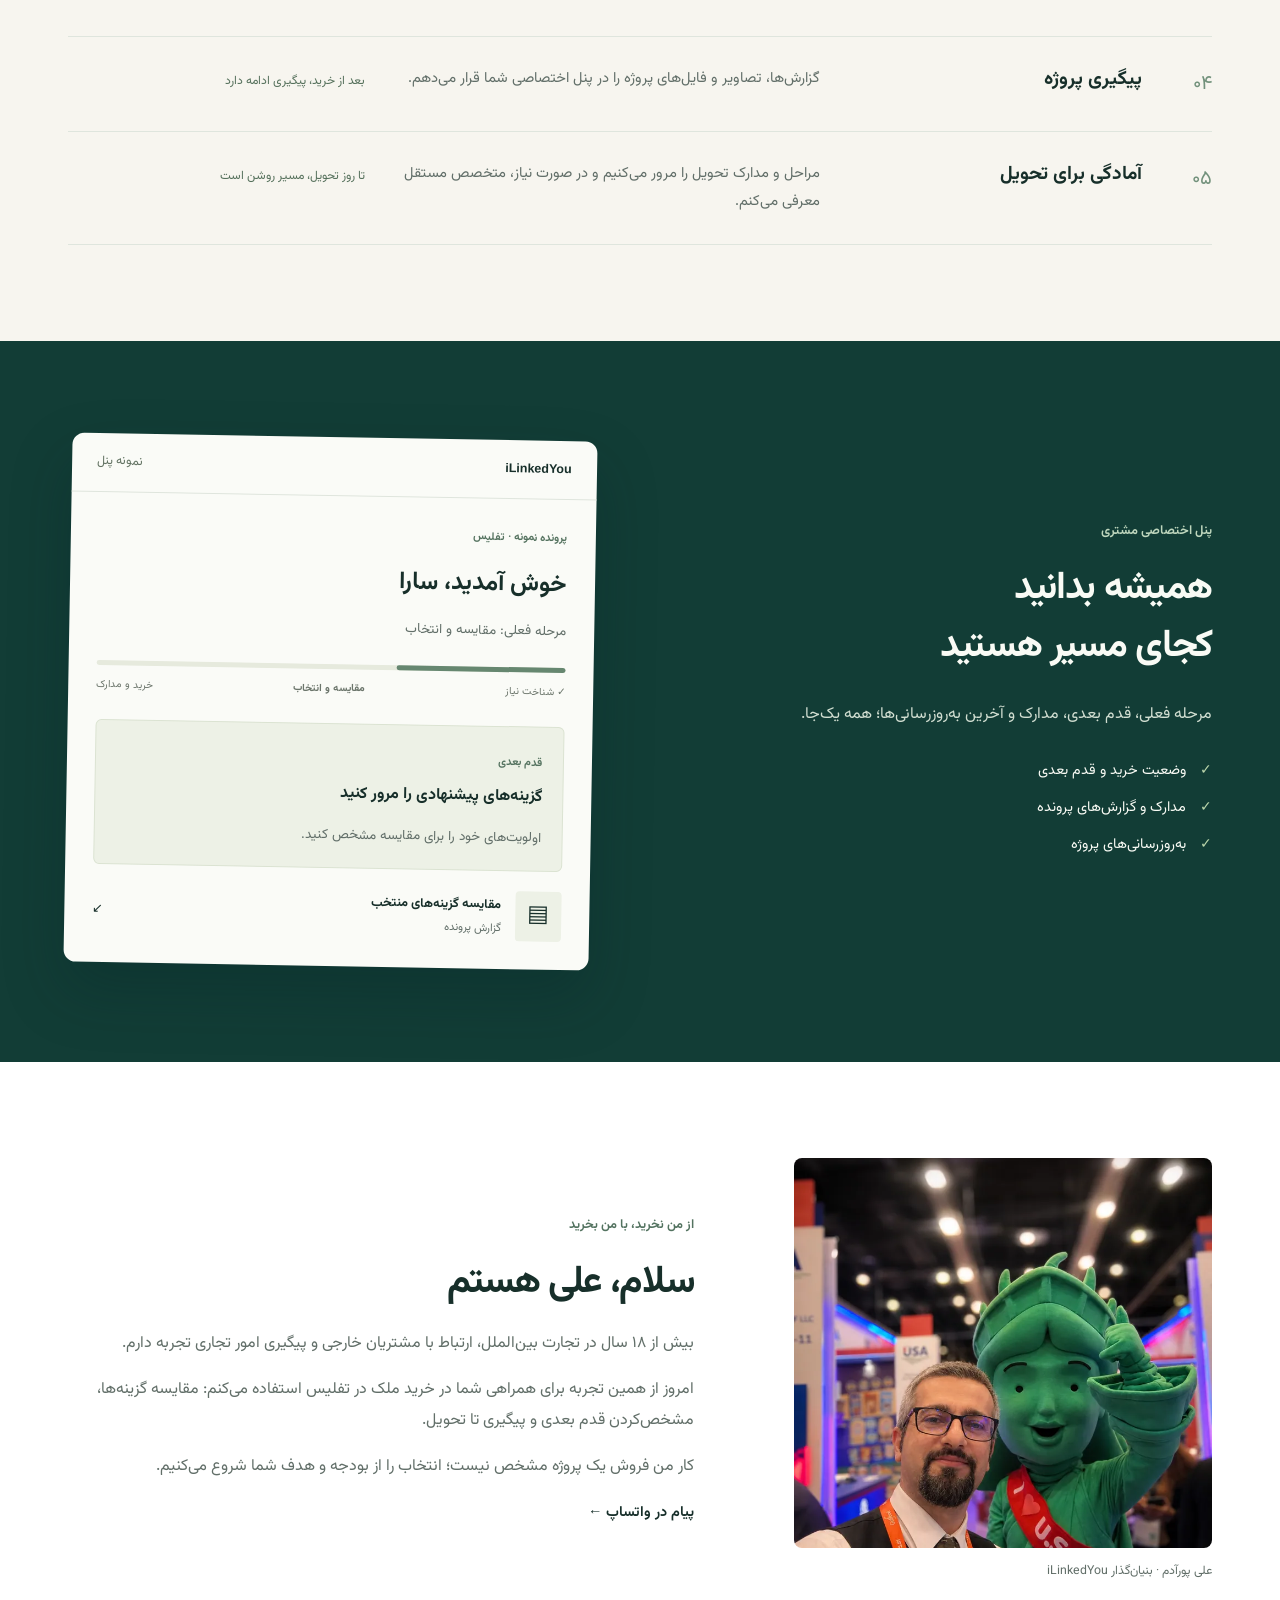
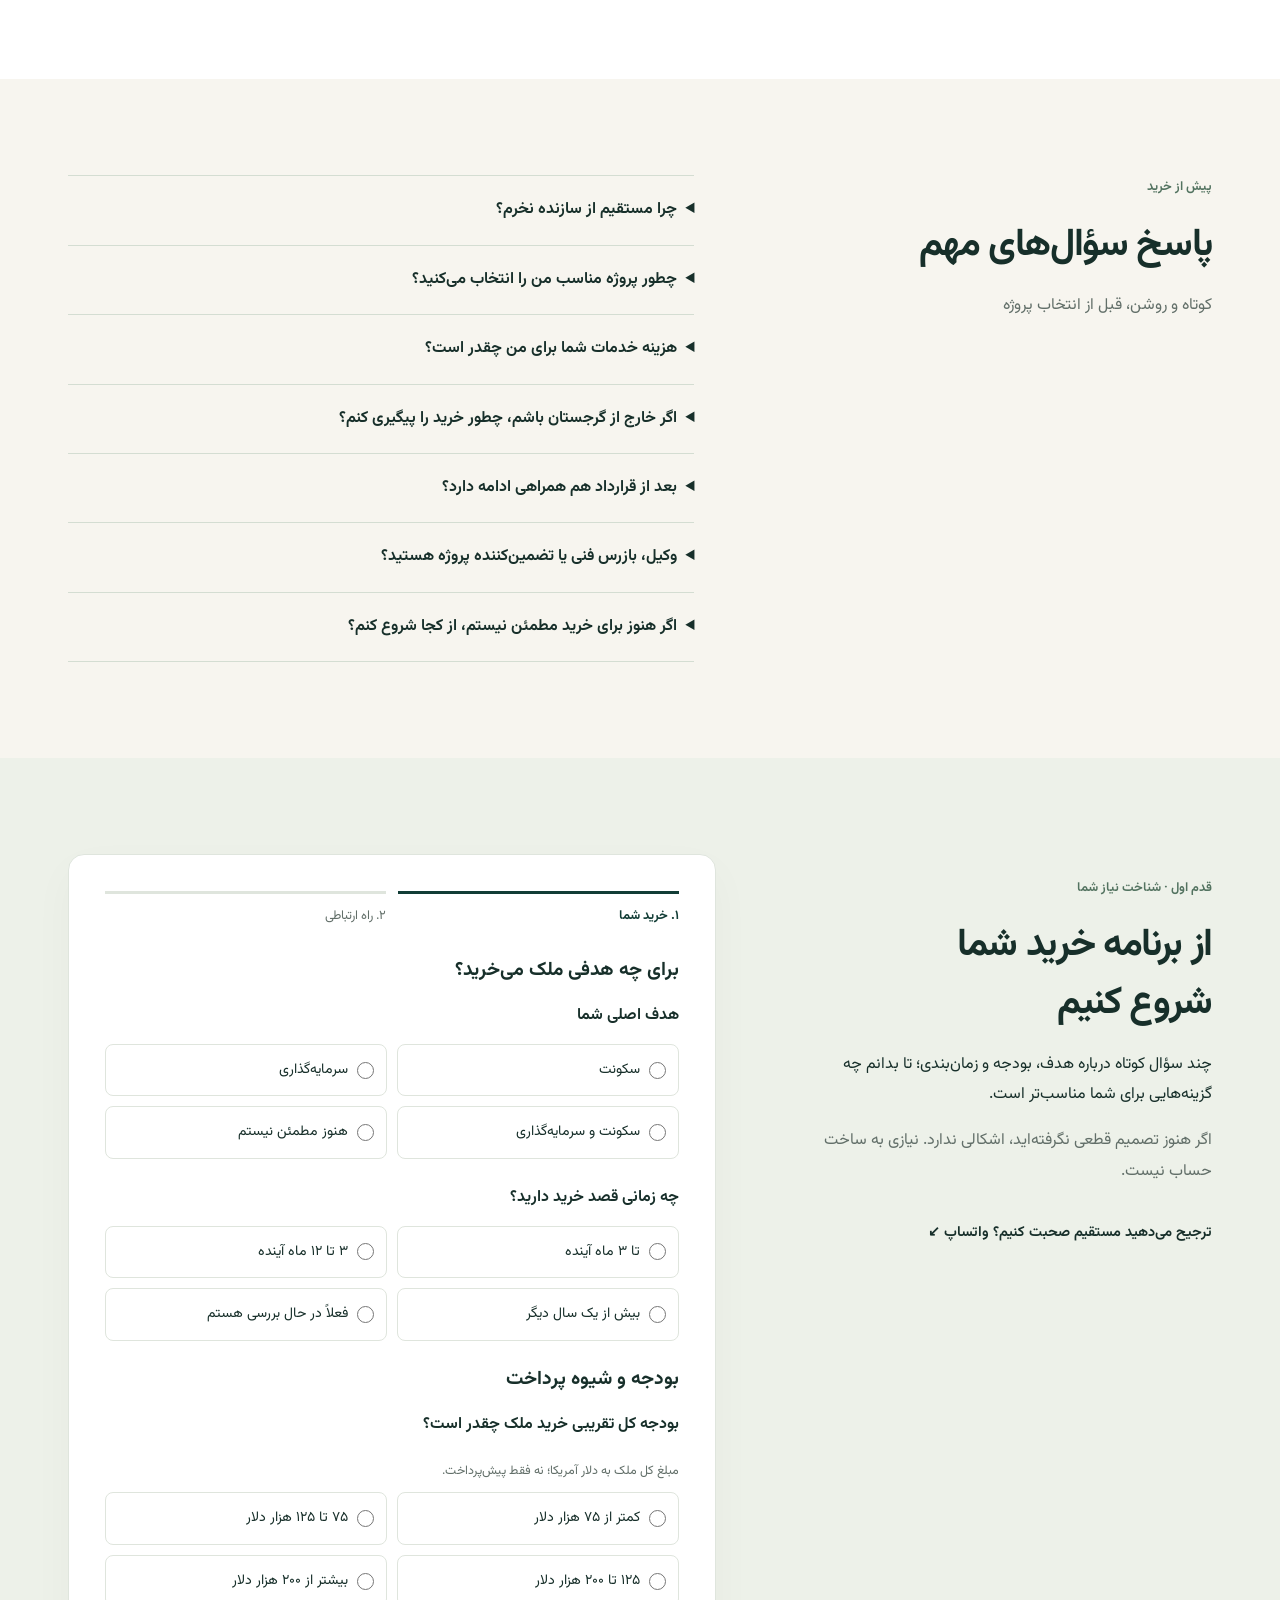
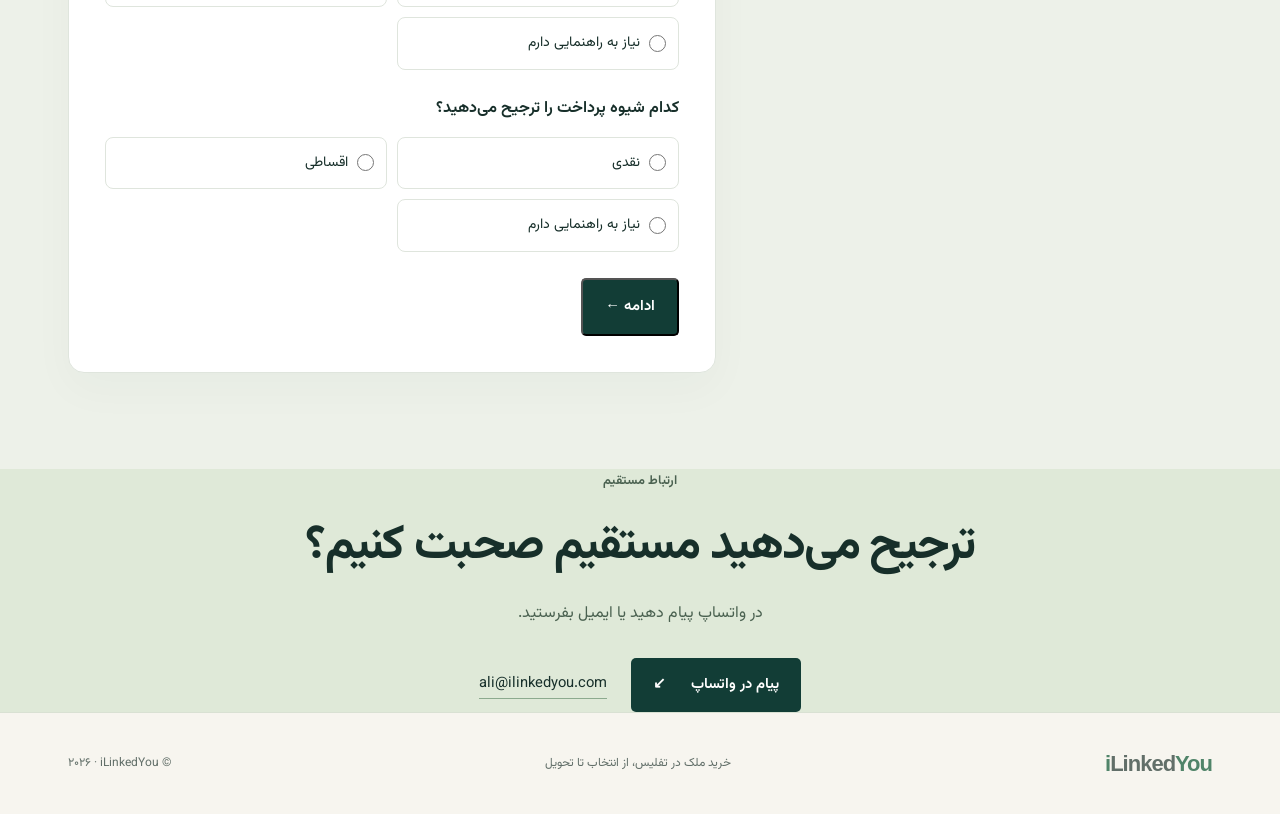
==== commit 55c9d245: "Add bilingual two-step consultation form" ====
--- a/fa/index.html
+++ b/fa/index.html
@@ -20,6 +20,7 @@
     <meta property="og:type" content="website" />
     <meta property="og:locale" content="fa_IR" />
     <meta property="og:site_name" content="iLinkedYou" />
+    <meta property="og:url" content="https://ilinkedyou.com/fa/" />
     <meta
       property="og:title"
       content="خرید ملک در تفلیس، با همراهی فارسی‌زبان"
@@ -410,9 +411,8 @@
           </div>
           <div class="consultation-card">
             <ol class="consultation-progress" aria-label="مراحل فرم">
-              <li aria-current="step">۱. هدف شما</li>
-              <li>۲. بودجه و پرداخت</li>
-              <li>۳. راه ارتباطی</li>
+              <li aria-current="step">۱. خرید شما</li>
+              <li>۲. راه ارتباطی</li>
             </ol>
             <noscript
               ><p>
@@ -423,6 +423,7 @@
             <form
               id="consultation-form"
               data-endpoint="https://ilinkedyou-portal-preview.ilinkedyou-portal.workers.dev/api/consultations"
+              data-locale="fa"
               hidden
             >
               <div data-step>
@@ -483,8 +484,6 @@
                     >
                   </div>
                 </fieldset>
-              </div>
-              <div data-step hidden>
                 <h3 tabindex="-1">بودجه و شیوه پرداخت</h3>
                 <fieldset>
                   <legend>بودجه کل تقریبی خرید ملک چقدر است؟</legend>
@@ -543,44 +542,9 @@
                     >
                   </div>
                 </fieldset>
-                <fieldset data-deposit hidden>
-                  <legend>تقریباً چقدر برای پیش‌پرداخت آماده دارید؟</legend>
-                  <div class="consultation-options">
-                    <label class="consultation-option"
-                      ><input
-                        type="radio"
-                        name="deposit"
-                        value="under_20"
-                      />کمتر از ۲۰ هزار دلار</label
-                    >
-                    <label class="consultation-option"
-                      ><input type="radio" name="deposit" value="20_40" />۲۰ تا
-                      ۴۰ هزار دلار</label
-                    >
-                    <label class="consultation-option"
-                      ><input type="radio" name="deposit" value="40_75" />۴۰ تا
-                      ۷۵ هزار دلار</label
-                    >
-                    <label class="consultation-option"
-                      ><input
-                        type="radio"
-                        name="deposit"
-                        value="over_75"
-                      />بیشتر از ۷۵ هزار دلار</label
-                    >
-                    <label class="consultation-option"
-                      ><input type="radio" name="deposit" value="advice" />نیاز
-                      به راهنمایی دارم</label
-                    >
-                  </div>
-                </fieldset>
               </div>
               <div data-step hidden>
                 <h3 tabindex="-1">چطور با شما در ارتباط باشیم؟</h3>
-                <details class="consultation-summary">
-                  <summary>مرور پاسخ‌های شما</summary>
-                  <div data-summary></div>
-                </details>
                 <label class="consultation-field"
                   ><span>نام شما</span
                   ><input
@@ -678,16 +642,15 @@
               </div>
             </form>
             <div data-success class="consultation-success" hidden role="status">
-              <h3 tabindex="-1" class="consultation-success-title"><span>درخواست شما ثبت شد</span><span aria-hidden="true" class="consultation-success-check">✓</span></h3>
-              <p>
-                درخواستتان ثبت شد. بررسی می‌کنم و از طریق «<span data-contact-method>واتساپ</span>» با شما در تماس خواهم بود.
-              </p>
-              <p>علی | <bdi dir="ltr">iLinkedYou</bdi></p>
+              <h3 tabindex="-1" class="consultation-success-title"><span data-success-title>درخواست شما ثبت شد</span><span aria-hidden="true" class="consultation-success-check">✓</span></h3>
+              <p data-success-message>بررسی می‌کنم و حداکثر طی ۲۴ ساعت از طریق زیر با شما در تماس خواهم بود:</p>
+              <p><strong data-contact-method>واتساپ</strong> <bdi data-contact-value dir="ltr"></bdi></p>
               <p>
                 <small>کد پیگیری</small
-                ><bdi data-reference style="overflow-wrap: anywhere"></bdi>
-              </p>
-              <a class="button primary" href="https://wa.me/995598088750"
+                ><bdi data-reference dir="ltr" class="consultation-ltr"></bdi>
+              </p>
+              <button type="button" class="button secondary" data-edit>ویرایش</button>
+              <a data-whatsapp class="button primary" href="https://wa.me/995598088750"
                 >ادامه گفت‌وگو در واتساپ ↙</a
               >
             </div>
--- a/assets/css/site.css
+++ b/assets/css/site.css
@@ -350,3 +350,22 @@
 @media (max-width: 380px) {
   html[lang="fa"] .hero h1 { font-size: 2.35rem; }
 }
+
+/* English mobile polish */
+@media (max-width: 480px) {
+  html[lang="en"] .hero h1 {
+    font-size: clamp(1.95rem, 8vw, 2.15rem);
+    letter-spacing: -.045em;
+  }
+}
+
+@media (max-width: 380px) {
+  html[lang="en"] .hero-foot {
+    column-gap: 12px;
+    row-gap: 6px;
+  }
+  html[lang="en"] .hero-foot span + span {
+    border-inline-start: 0;
+    padding-inline-start: 0;
+  }
+}
--- a/assets/css/consultation.css
+++ b/assets/css/consultation.css
@@ -35,6 +35,10 @@
 
 .consultation-success-title { display: flex; flex-direction: row; direction: rtl; align-items: baseline; gap: .5em; }
 .consultation-success-check { direction: ltr; unicode-bidi: isolate; flex: none; color: var(--accent, #176a65); }
+.consultation-success [data-contact-value], .consultation-ltr { direction: ltr; unicode-bidi: isolate; display: inline-block; overflow-wrap: anywhere; }
+.consultation-success [data-edit] { margin-inline-end: 10px; }
+.consultation-success .secondary { border: 1px solid var(--green); background: transparent; color: var(--green); cursor: pointer; }
+html[dir="ltr"] .consultation-success-title { direction: ltr; }
 
 /* Mobile polish */
 @media (max-width: 480px) {
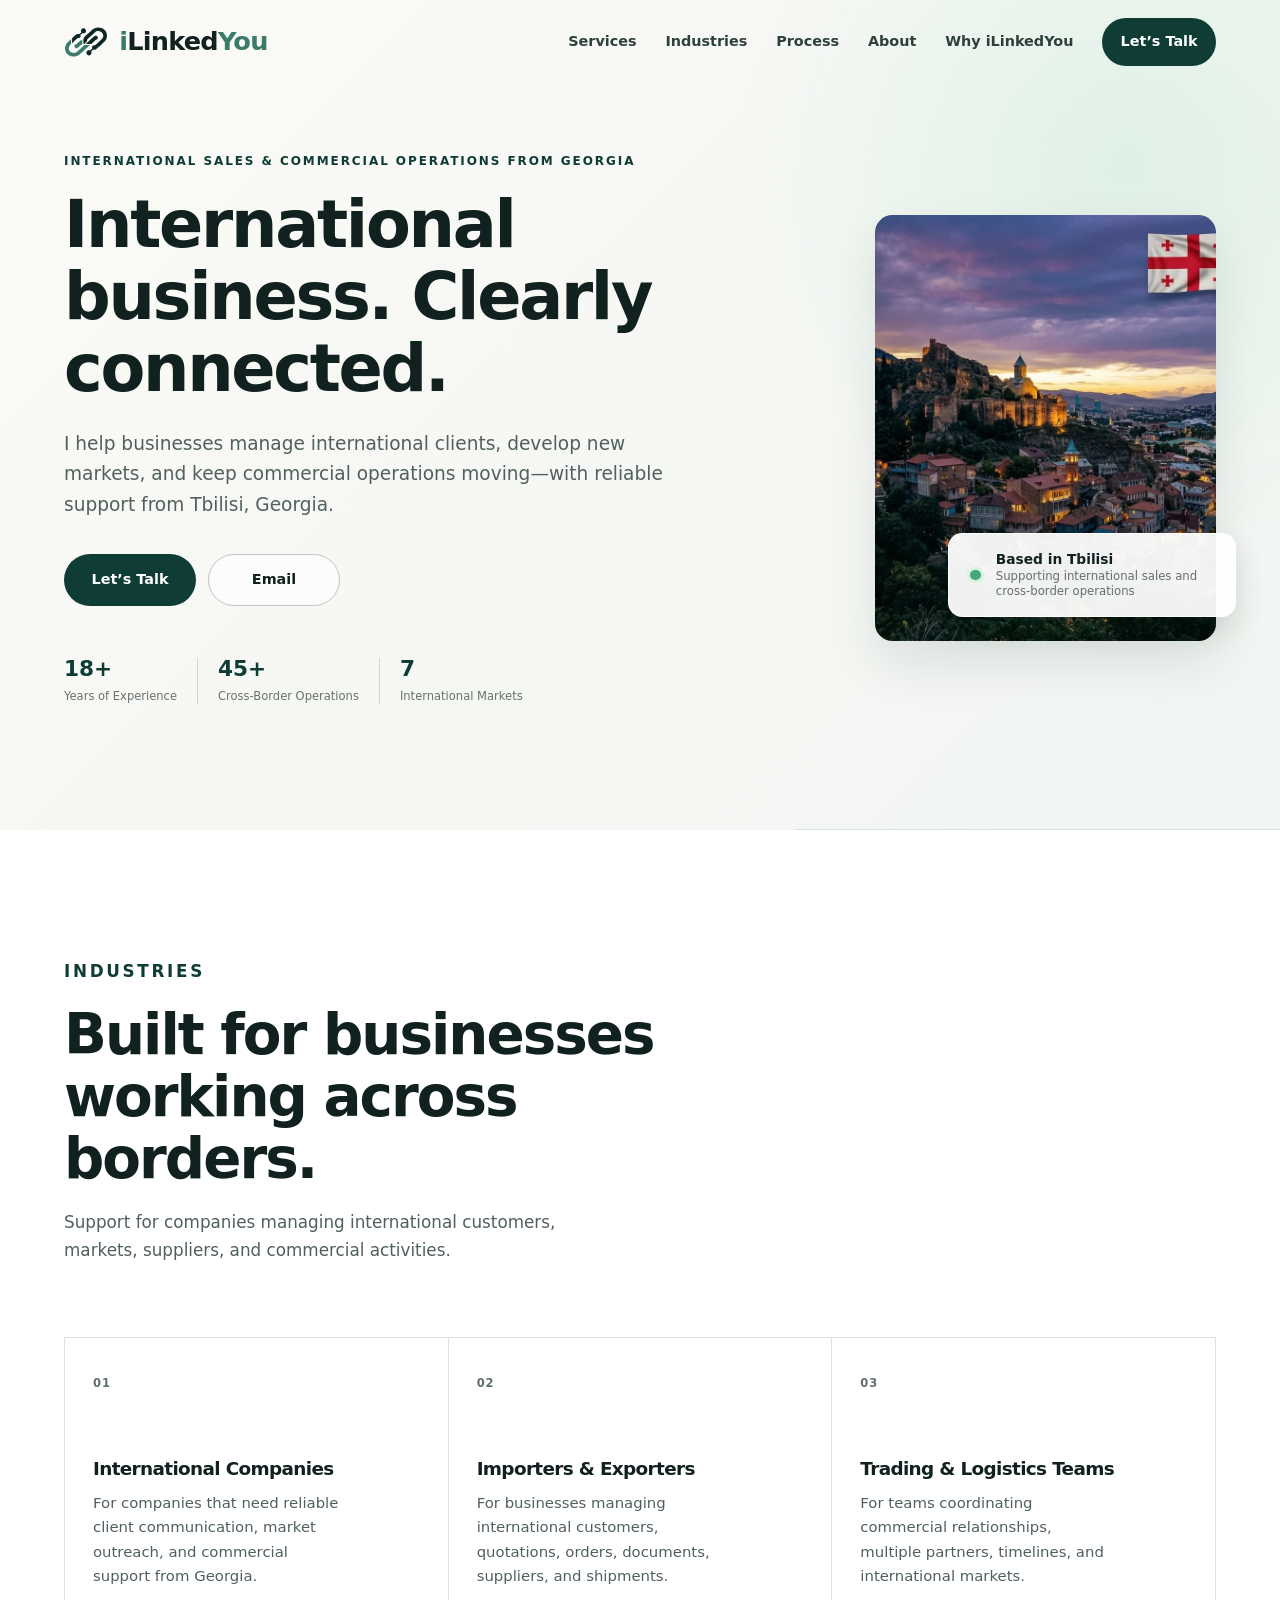
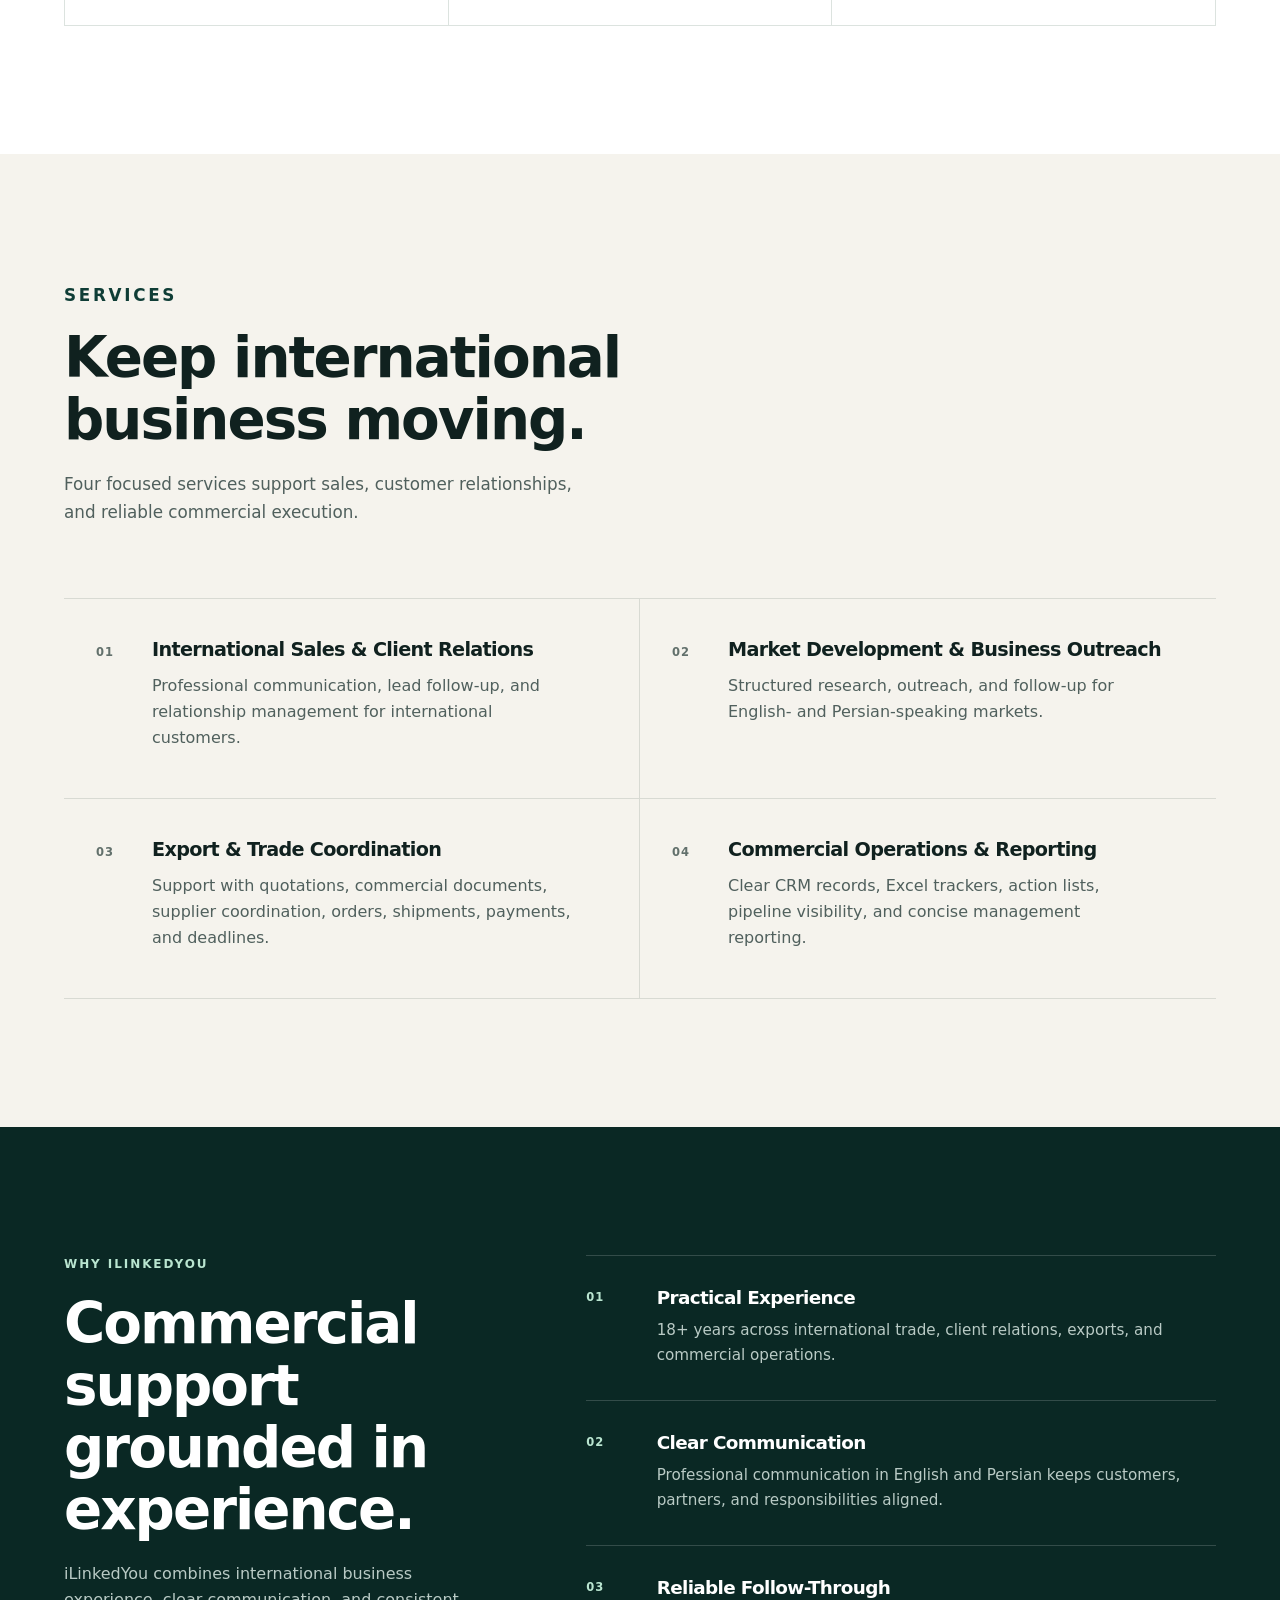
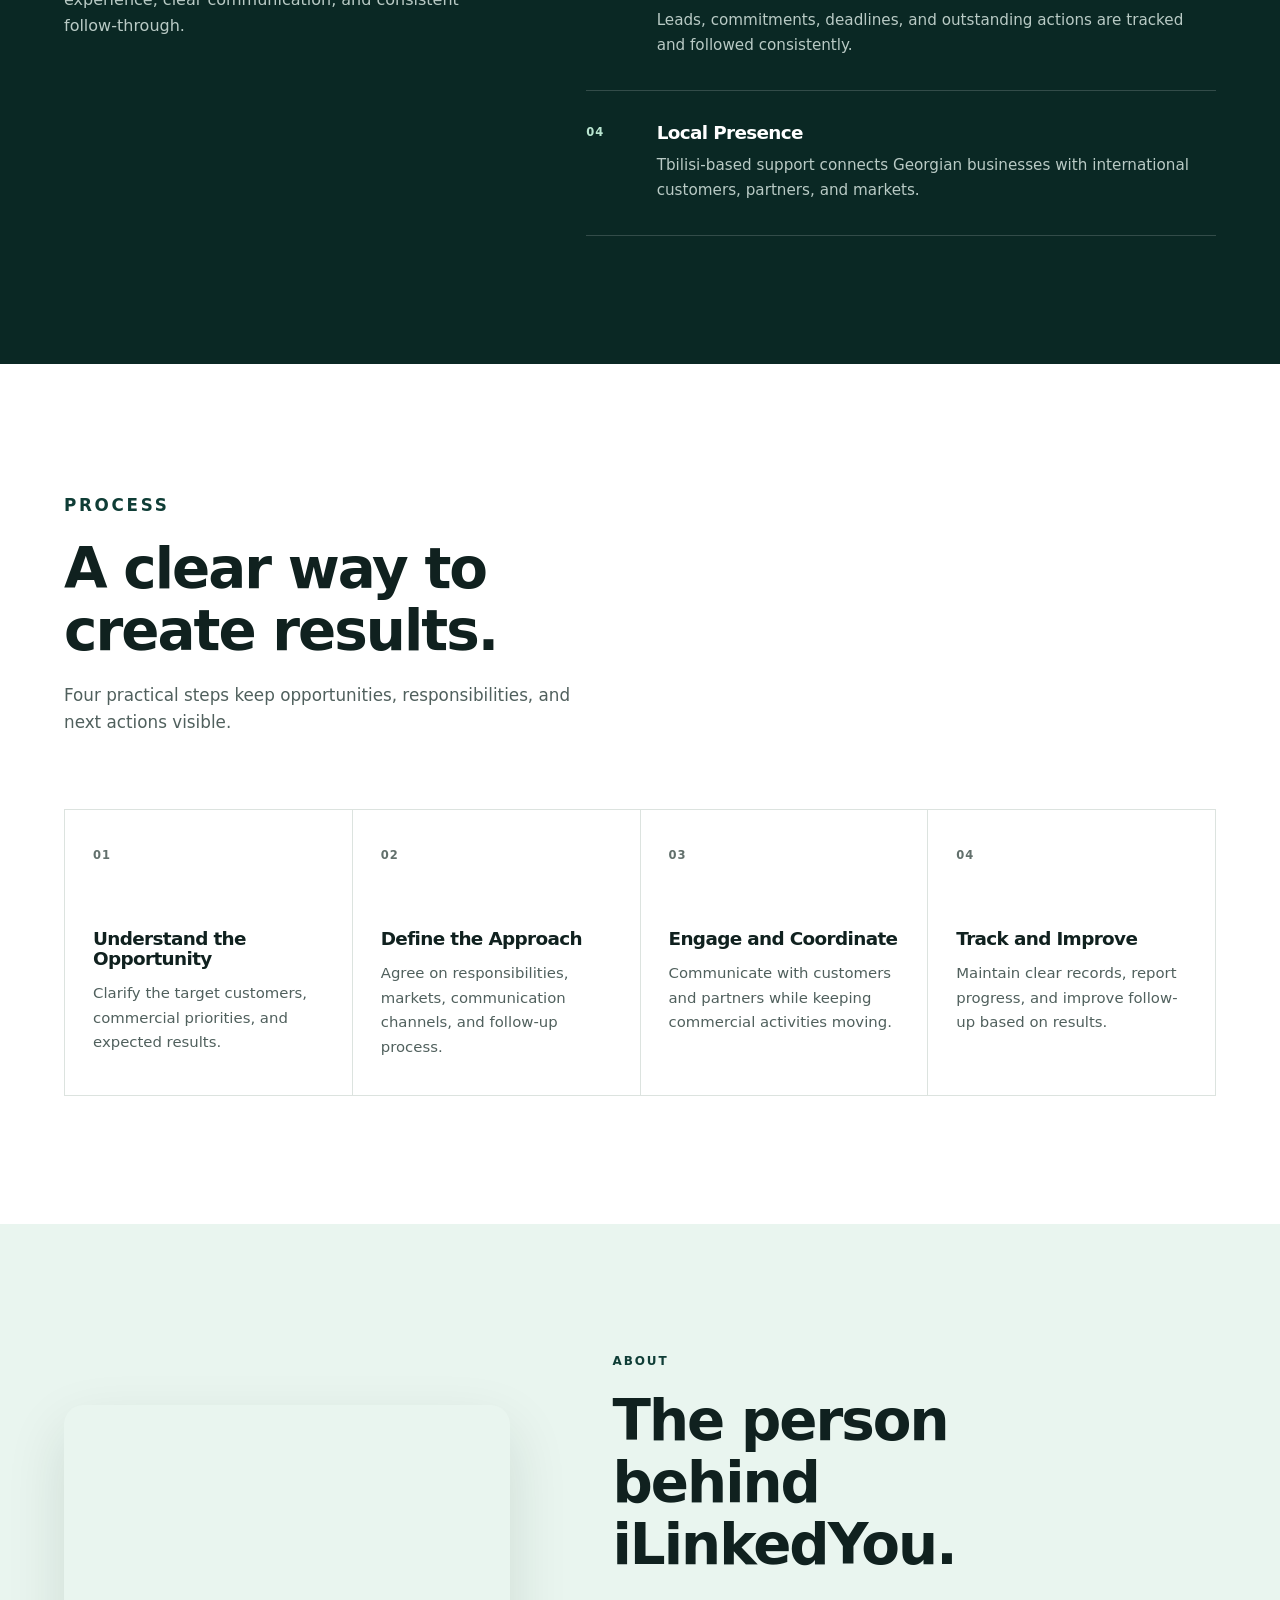
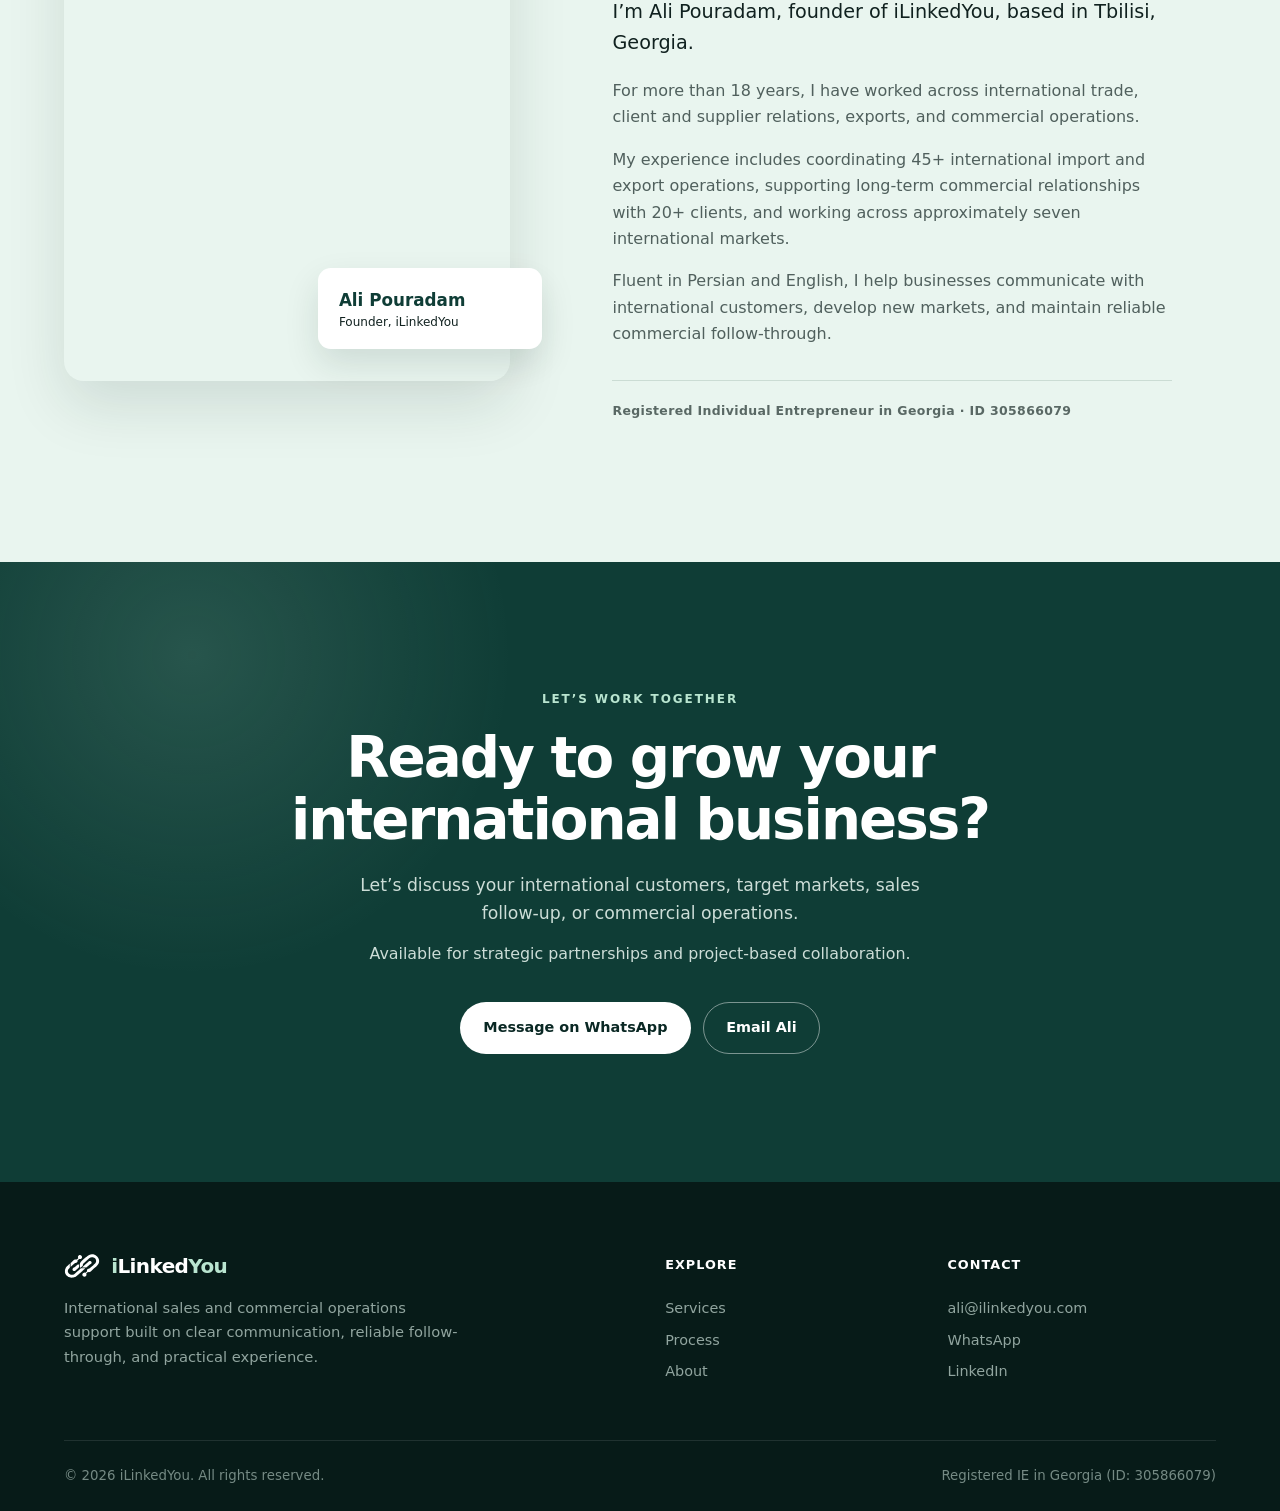
==== commit 4acc65ef: "Restore international trade services landing page" ====
--- a/fa/index.html
+++ b/fa/index.html
@@ -3,689 +3,12 @@
   <head>
     <meta charset="utf-8" />
     <meta name="viewport" content="width=device-width, initial-scale=1" />
-    <meta name="theme-color" content="#123d36" />
-
-    <title>خرید ملک در تفلیس | همراهی فارسی‌زبان | iLinkedYou</title>
-
-    <meta
-      name="description"
-      content="همراهی فارسی‌زبان برای خرید ملک نوساز در تفلیس؛ از مقایسه و انتخاب تا پیگیری مراحل خرید و تحویل، حتی از راه دور."
-    />
-
-    <link rel="canonical" href="https://ilinkedyou.com/fa/" />
-    <link rel="alternate" hreflang="en" href="https://ilinkedyou.com/" />
-    <link rel="alternate" hreflang="fa" href="https://ilinkedyou.com/fa/" />
-    <link rel="alternate" hreflang="x-default" href="https://ilinkedyou.com/" />
-
-    <meta property="og:type" content="website" />
-    <meta property="og:locale" content="fa_IR" />
-    <meta property="og:site_name" content="iLinkedYou" />
-    <meta property="og:url" content="https://ilinkedyou.com/fa/" />
-    <meta
-      property="og:title"
-      content="خرید ملک در تفلیس، با همراهی فارسی‌زبان"
-    />
-    <meta
-      property="og:description"
-      content="از انتخاب ملک تا پیگیری خرید و تحویل؛ حتی وقتی در تفلیس نیستید."
-    />
-
-    <link rel="icon" href="../assets/img/favicon.png" />
-
-    <link
-      rel="preload"
-      href="../assets/fonts/Vazirmatn.woff2"
-      as="font"
-      type="font/woff2"
-      crossorigin
-    />
-
-    <link
-      rel="stylesheet"
-      href="../assets/vendor/bootstrap/css/bootstrap.min.css"
-    />
-    <link rel="stylesheet" href="../assets/css/site.css" />
-    <script src="../assets/js/site.js" defer></script>
-    <link rel="stylesheet" href="../assets/css/consultation.css?v=20260913-contact" />
-    <script src="../assets/js/consultation.js?v=20260913-contact" defer></script>
+    <meta http-equiv="refresh" content="0;url=/" />
+    <meta name="robots" content="noindex" />
+    <link rel="canonical" href="https://ilinkedyou.com/" />
+    <title>iLinkedYou — خدمات تجارت بین‌الملل</title>
   </head>
   <body>
-    <a class="skip" href="#main">رفتن به محتوای اصلی</a>
-
-    <header class="site-header">
-      <div class="container header-row">
-        <a class="brand" href="#" aria-label="iLinkedYou، ابتدای صفحه">
-          <img src="../assets/img/logo.svg" width="36" height="28" alt="" />
-          <bdi><span>i</span>Linked<span>You</span></bdi>
-        </a>
-
-        <button
-          class="menu-button"
-          type="button"
-          aria-controls="navigation"
-          aria-expanded="false"
-        >
-          منو <span aria-hidden="true">☰</span>
-        </button>
-
-        <nav id="navigation" class="site-nav" aria-label="منوی اصلی">
-          <a href="#journey">مسیر خرید</a>
-          <a href="#portal">پنل مشتری</a>
-          <a href="#about">درباره من</a>
-          <a href="#faq">سؤالات متداول</a>
-          <a
-            class="nav-login"
-            href="https://ilinkedyou-portal-preview.ilinkedyou-portal.workers.dev/sign-in"
-            aria-label="ورود مشتریان به پنل"
-          >ورود</a>
-          <div
-            class="language-switcher"
-            data-language-switcher
-            data-current-language="fa"
-          ></div>
-          <a class="nav-contact" href="#consultation">شروع مشاوره</a>
-        </nav>
-      </div>
-    </header>
-
-    <main id="main">
-      <section class="hero">
-        <div class="container hero-grid">
-          <div class="hero-copy">
-            <p class="eyebrow">
-              <span class="dot"></span>
-              برای فارسی‌زبانان خارج از ایران
-            </p>
-
-            <h1>
-              خرید ملک در تفلیس<br />
-              <span>از انتخاب تا تحویل</span>
-            </h1>
-
-            <p class="lead">
-              پروژه‌های مناسب بودجه و هدف شما را مقایسه می‌کنیم؛ از انتخاب تا
-              تحویل هم همراهتان هستم.
-            </p>
-
-            <div class="actions">
-              <a class="button primary" href="#consultation">
-                شروع مشاوره <span aria-hidden="true">←</span>
-              </a>
-              <a class="text-link" href="#journey">مراحل خرید</a>
-            </div>
-
-            <div class="hero-foot">
-              <span>حضور در تفلیس</span>
-              <span>ارتباط مستقیم فارسی</span>
-              <span>پنل اختصاصی</span>
-            </div>
-          </div>
-
-          <figure class="hero-photo">
-            <img
-              src="../assets/img/Georgia.webp"
-              alt="نمای شهر تفلیس"
-              width="900"
-              height="900"
-              fetchpriority="high"
-            />
-
-            <figcaption>
-              <span class="photo-label">تفلیس، گرجستان</span>
-              <strong>
-                در تفلیس،<br />
-                پیگیر خرید شما
-              </strong>
-              <span>حتی وقتی اینجا نیستید</span>
-            </figcaption>
-          </figure>
-        </div>
-      </section>
-      <section class="intro section-pad">
-        <div class="container intro-grid">
-          <div>
-            <p class="eyebrow">خرید از راه دور</p>
-            <h2>قبل و بعد از قرارداد، هر دو مهم‌اند</h2>
-          </div>
-
-          <div>
-            <p class="large-copy">
-              قبل از خرید، انتخاب پروژه مناسب؛ بعد از خرید، پیگیری مراحل تا تحویل.
-            </p>
-
-            <p class="muted">
-              هر دو را در یک مسیر مشخص، همراه شما پیش می‌برم.
-            </p>
-          </div>
-        </div>
-      </section>
-      <section id="journey" class="journey section-pad">
-        <div class="container">
-          <div class="section-heading">
-            <p class="eyebrow">مسیر خرید</p>
-            <h2>از نیاز شما تا تحویل ملک</h2>
-            <p>پنج مرحله روشن؛ همیشه می‌دانید کجای مسیر هستید و قدم بعدی چیست.</p>
-          </div>
-
-          <div class="journey-list">
-            <article>
-              <span class="step">۰۱</span>
-              <h3>شناخت نیاز</h3>
-              <p>بودجه، هدف و زمان‌بندی خریدتان را با هم مشخص می‌کنیم.</p>
-              <span class="step-tag">شروع از نیاز، نه از پروژه</span>
-            </article>
-
-            <article>
-              <span class="step">۰۲</span>
-              <h3>مقایسه و انتخاب</h3>
-              <p>پروژه‌ها، سازنده‌ها و شرایط پرداخت را با هم مقایسه می‌کنیم.</p>
-              <span class="step-tag">چند گزینه مناسب، نه یک فهرست بلند</span>
-            </article>
-
-            <article>
-              <span class="step">۰۳</span>
-              <h3>خرید و مدارک</h3>
-              <p>مراحل خرید، مدارک و کارهای باقی‌مانده را منظم پیگیری می‌کنم.</p>
-              <span class="step-tag">همیشه قدم بعدی مشخص است</span>
-            </article>
-
-            <article>
-              <span class="step">۰۴</span>
-              <h3>پیگیری پروژه</h3>
-              <p>گزارش‌ها، تصاویر و فایل‌های پروژه را در پنل اختصاصی شما قرار می‌دهم.</p>
-              <span class="step-tag">بعد از خرید، پیگیری ادامه دارد</span>
-            </article>
-
-            <article>
-              <span class="step">۰۵</span>
-              <h3>آمادگی برای تحویل</h3>
-              <p>مراحل و مدارک تحویل را مرور می‌کنیم و در صورت نیاز، متخصص مستقل معرفی می‌کنم.</p>
-              <span class="step-tag">تا روز تحویل، مسیر روشن است</span>
-            </article>
-          </div>
-        </div>
-      </section>
-
-      <section id="portal" class="portal section-pad">
-        <div class="container portal-grid">
-          <div>
-            <p class="eyebrow">پنل اختصاصی مشتری</p>
-
-            <h2>
-              همیشه بدانید<br />
-              کجای مسیر هستید
-            </h2>
-
-            <p>
-              مرحله فعلی، قدم بعدی، مدارک و آخرین به‌روزرسانی‌ها؛ همه یک‌جا.
-            </p>
-
-            <ul class="check-list">
-              <li>وضعیت خرید و قدم بعدی</li>
-              <li>مدارک و گزارش‌های پرونده</li>
-              <li>به‌روزرسانی‌های پروژه</li>
-            </ul>
-          </div>
-
-          <div
-            class="portal-demo"
-            aria-label="نمونه نمایشی پنل مشتری با اطلاعات فرضی"
-          >
-            <div class="demo-header">
-              <bdi>iLinkedYou</bdi>
-              <span>نمونه پنل</span>
-            </div>
-
-            <div class="demo-body">
-              <p class="eyebrow">پرونده نمونه · تفلیس</p>
-
-              <h3>خوش آمدید، سارا</h3>
-
-              <p class="muted">مرحله فعلی: مقایسه و انتخاب</p>
-
-              <div class="demo-progress">
-                <span></span>
-              </div>
-
-              <div class="demo-stages">
-                <span>✓ شناخت نیاز</span>
-                <strong>مقایسه و انتخاب</strong>
-                <span>خرید و مدارک</span>
-              </div>
-
-              <div class="next-step">
-                <span class="eyebrow">قدم بعدی</span>
-                <h4>گزینه‌های پیشنهادی را مرور کنید</h4>
-                <p>اولویت‌های خود را برای مقایسه مشخص کنید.</p>
-              </div>
-
-              <div class="demo-file">
-                <span class="file-icon" aria-hidden="true">▤</span>
-
-                <div>
-                  <strong>مقایسه گزینه‌های منتخب</strong>
-                  <small>گزارش پرونده</small>
-                </div>
-
-                <span aria-hidden="true">↙</span>
-              </div>
-            </div>
-          </div>
-        </div>
-      </section>
-      <section id="about" class="about section-pad">
-        <div class="container about-grid">
-          <figure>
-            <img
-              src="../assets/img/Ali_Gulfood.webp"
-              width="760"
-              height="1013"
-              alt="علی پورآدم در نمایشگاه تجاری گلفود"
-              loading="lazy"
-            />
-            <figcaption>
-              علی پورآدم · بنیان‌گذار <bdi>iLinkedYou</bdi>
-            </figcaption>
-          </figure>
-
-          <div>
-            <p class="eyebrow">از من نخرید، با من بخرید</p>
-
-            <h2>سلام، علی هستم</h2>
-
-            <p>
-              بیش از ۱۸ سال در تجارت بین‌الملل، ارتباط با مشتریان خارجی و پیگیری
-              امور تجاری تجربه دارم.
-            </p>
-
-            <p>
-              امروز از همین تجربه برای همراهی شما در خرید ملک در تفلیس استفاده
-              می‌کنم: مقایسه گزینه‌ها، مشخص‌کردن قدم بعدی و پیگیری تا تحویل.
-            </p>
-
-            <p>
-              کار من فروش یک پروژه مشخص نیست؛ انتخاب را از بودجه و هدف شما شروع
-              می‌کنیم.
-            </p>
-
-            <a class="text-link" href="https://wa.me/995598088750">
-              پیام در واتساپ
-              <span aria-hidden="true">←</span>
-            </a>
-          </div>
-        </div>
-      </section>
-      <section id="faq" class="faq section-pad">
-        <div class="container faq-grid">
-          <div>
-            <p class="eyebrow">پیش از خرید</p>
-            <h2>پاسخ سؤال‌های مهم</h2>
-            <p class="muted">کوتاه و روشن، قبل از انتخاب پروژه</p>
-          </div>
-
-          <div>
-            <details>
-              <summary>چرا مستقیم از سازنده نخرم؟</summary>
-              <p>
-                می‌توانید. تفاوت اینجاست که سازنده پروژه خودش را معرفی می‌کند؛
-                من از نیاز و بودجه شما شروع می‌کنم، چند گزینه مناسب را مقایسه
-                می‌کنم و بعد از انتخاب هم پیگیری را ادامه می‌دهم.
-              </p>
-            </details>
-
-            <details>
-              <summary>چطور پروژه مناسب من را انتخاب می‌کنید؟</summary>
-              <p>
-                بودجه، هدف خرید، زمان‌بندی و شیوه پرداخت شما را مشخص می‌کنیم؛
-                سپس گزینه‌های مرتبط را کنار هم می‌گذارم تا دلیل انتخاب هرکدام
-                روشن باشد و بین چند گزینه مناسب تصمیم بگیرید، نه یک فهرست بلند.
-              </p>
-            </details>
-
-            <details>
-              <summary>هزینه خدمات شما برای من چقدر است؟</summary>
-              <p>
-                در پروژه‌هایی که با سازنده همکاری دارم، کمیسیون من را سازنده
-                پرداخت می‌کند. خدمات مستقل مانند وکیل یا بازرس فنی، در صورت
-                نیاز، هزینه جداگانه دارند.
-              </p>
-            </details>
-
-            <details>
-              <summary>اگر خارج از گرجستان باشم، چطور خرید را پیگیری کنم؟</summary>
-              <p>
-                بخش زیادی از مسیر را می‌توان از راه دور پیش برد. وضعیت پرونده،
-                مدارک، گزارش‌ها و به‌روزرسانی‌ها در پنل اختصاصی شما قرار می‌گیرد
-                و هر مرحله‌ای که حضور یا اقدام جداگانه لازم داشته باشد، از قبل
-                مشخص می‌شود.
-              </p>
-            </details>
-
-            <details>
-              <summary>بعد از قرارداد هم همراهی ادامه دارد؟</summary>
-              <p>
-                بله. کار من با امضای قرارداد تمام نمی‌شود؛ به‌روزرسانی‌های پروژه،
-                مدارک و قدم‌های بعدی را تا آمادگی برای تحویل پیگیری می‌کنم.
-              </p>
-            </details>
-
-            <details>
-              <summary>وکیل، بازرس فنی یا تضمین‌کننده پروژه هستید؟</summary>
-              <p>
-                خیر. من وکیل، بازرس فنی یا نماینده تضمین پروژه نیستم. در صورت
-                نیاز می‌توانم متخصص مستقل معرفی کنم و سود، رشد قیمت یا زمان
-                تحویل را هم تضمین نمی‌کنم.
-              </p>
-            </details>
-
-            <details>
-              <summary>اگر هنوز برای خرید مطمئن نیستم، از کجا شروع کنم؟</summary>
-              <p>
-                فرم کوتاه مشاوره را تکمیل کنید. لازم نیست تصمیم نهایی گرفته
-                باشید؛ ابتدا شرایط شما را می‌شناسم و بعد مشخص می‌کنیم قدم بعدی
-                چیست.
-              </p>
-            </details>
-          </div>
-        </div>
-      </section>
-      <section
-        id="consultation"
-        class="consultation section-pad"
-        aria-labelledby="consultation-title"
-      >
-        <div class="container consultation-grid">
-          <div class="consultation-intro">
-            <p class="eyebrow">قدم اول · شناخت نیاز شما</p>
-            <h2 id="consultation-title">از برنامه خرید شما<br />شروع کنیم</h2>
-            <p>
-              چند سؤال کوتاه درباره هدف، بودجه و زمان‌بندی؛ تا بدانم چه گزینه‌هایی
-              برای شما مناسب‌تر است.
-            </p>
-            <p class="muted">
-              اگر هنوز تصمیم قطعی نگرفته‌اید، اشکالی ندارد. نیازی به ساخت حساب نیست.
-            </p>
-            <a class="text-link" href="https://wa.me/995598088750"
-              >ترجیح می‌دهید مستقیم صحبت کنیم؟ واتساپ ↙</a
-            >
-          </div>
-          <div class="consultation-card">
-            <ol class="consultation-progress" aria-label="مراحل فرم">
-              <li aria-current="step">۱. خرید شما</li>
-              <li>۲. راه ارتباطی</li>
-            </ol>
-            <noscript
-              ><p>
-                برای تکمیل فرم، جاوااسکریپت مرورگر را فعال کنید یا
-                <a href="https://wa.me/995598088750">در واتساپ پیام بدهید</a>.
-              </p></noscript
-            >
-            <form
-              id="consultation-form"
-              data-endpoint="https://ilinkedyou-portal-preview.ilinkedyou-portal.workers.dev/api/consultations"
-              data-locale="fa"
-              hidden
-            >
-              <div data-step>
-                <h3 tabindex="-1">برای چه هدفی ملک می‌خرید؟</h3>
-                <fieldset>
-                  <legend>هدف اصلی شما</legend>
-                  <div class="consultation-options">
-                    <label class="consultation-option"
-                      ><input
-                        type="radio"
-                        name="goal"
-                        value="living"
-                        required
-                      />سکونت</label
-                    >
-                    <label class="consultation-option"
-                      ><input
-                        type="radio"
-                        name="goal"
-                        value="investment"
-                      />سرمایه‌گذاری</label
-                    >
-                    <label class="consultation-option"
-                      ><input type="radio" name="goal" value="both" />سکونت و
-                      سرمایه‌گذاری</label
-                    >
-                    <label class="consultation-option"
-                      ><input type="radio" name="goal" value="undecided" />هنوز
-                      مطمئن نیستم</label
-                    >
-                  </div>
-                </fieldset>
-                <fieldset>
-                  <legend>چه زمانی قصد خرید دارید؟</legend>
-                  <div class="consultation-options">
-                    <label class="consultation-option"
-                      ><input
-                        type="radio"
-                        name="timeline"
-                        value="soon"
-                        required
-                      />تا ۳ ماه آینده</label
-                    >
-                    <label class="consultation-option"
-                      ><input type="radio" name="timeline" value="this_year" />۳
-                      تا ۱۲ ماه آینده</label
-                    >
-                    <label class="consultation-option"
-                      ><input type="radio" name="timeline" value="later" />بیش
-                      از یک سال دیگر</label
-                    >
-                    <label class="consultation-option"
-                      ><input
-                        type="radio"
-                        name="timeline"
-                        value="exploring"
-                      />فعلاً در حال بررسی هستم</label
-                    >
-                  </div>
-                </fieldset>
-                <h3 tabindex="-1">بودجه و شیوه پرداخت</h3>
-                <fieldset>
-                  <legend>بودجه کل تقریبی خرید ملک چقدر است؟</legend>
-                  <small>مبلغ کل ملک به دلار آمریکا؛ نه فقط پیش‌پرداخت.</small>
-                  <div class="consultation-options">
-                    <label class="consultation-option"
-                      ><input
-                        type="radio"
-                        name="budget"
-                        value="under_75"
-                        required
-                      />کمتر از ۷۵ هزار دلار</label
-                    >
-                    <label class="consultation-option"
-                      ><input type="radio" name="budget" value="75_125" />۷۵ تا
-                      ۱۲۵ هزار دلار</label
-                    >
-                    <label class="consultation-option"
-                      ><input type="radio" name="budget" value="125_200" />۱۲۵
-                      تا ۲۰۰ هزار دلار</label
-                    >
-                    <label class="consultation-option"
-                      ><input
-                        type="radio"
-                        name="budget"
-                        value="over_200"
-                      />بیشتر از ۲۰۰ هزار دلار</label
-                    >
-                    <label class="consultation-option"
-                      ><input type="radio" name="budget" value="advice" />نیاز
-                      به راهنمایی دارم</label
-                    >
-                  </div>
-                </fieldset>
-                <fieldset>
-                  <legend>کدام شیوه پرداخت را ترجیح می‌دهید؟</legend>
-                  <div class="consultation-options">
-                    <label class="consultation-option"
-                      ><input
-                        type="radio"
-                        name="payment"
-                        value="cash"
-                        required
-                      />نقدی</label
-                    >
-                    <label class="consultation-option"
-                      ><input
-                        type="radio"
-                        name="payment"
-                        value="installments"
-                      />اقساطی</label
-                    >
-                    <label class="consultation-option"
-                      ><input type="radio" name="payment" value="advice" />نیاز
-                      به راهنمایی دارم</label
-                    >
-                  </div>
-                </fieldset>
-              </div>
-              <div data-step hidden>
-                <h3 tabindex="-1">چطور با شما در ارتباط باشیم؟</h3>
-                <label class="consultation-field"
-                  ><span>نام شما</span
-                  ><input
-                    name="full_name"
-                    autocomplete="name"
-                    minlength="2"
-                    maxlength="120"
-                    dir="auto"
-                    required
-                /></label>
-                <fieldset>
-                  <legend>ترجیح می‌دهید از چه راهی با شما در تماس باشم؟</legend>
-                  <div class="consultation-options">
-                    <label class="consultation-option"
-                      ><input
-                        type="radio"
-                        name="contact_method"
-                        value="whatsapp"
-                        checked
-                      />واتساپ</label
-                    >
-                    <label class="consultation-option"
-                      ><input
-                        type="radio"
-                        name="contact_method"
-                        value="email"
-                      />ایمیل</label
-                    >
-                    <label class="consultation-option"><input type="radio" name="contact_method" value="phone" />تماس تلفنی</label>
-                    <label class="consultation-option"><input type="radio" name="contact_method" value="telegram" />تلگرام</label>
-                  </div>
-                </fieldset>
-                <label class="consultation-field"
-                  ><span data-contact-label>شماره واتساپ با کد کشور</span
-                  ><input
-                    name="contact"
-                    type="tel"
-                    autocomplete="tel"
-                    maxlength="254"
-                    dir="ltr"
-                    aria-describedby="contact-hint"
-                    required /><small
-                    id="contact-hint"
-                    data-contact-hint
-                  ></small
-                ></label>
-                <label class="consultation-field"
-                  ><span
-                    >نکته دیگری هست که بهتر است بدانیم؟
-                    <small>اختیاری</small></span
-                  ><textarea
-                    name="notes"
-                    rows="3"
-                    maxlength="1500"
-                    dir="auto"
-                    placeholder="مثلاً نیاز خاص، سؤال یا اولویتی که دارید"
-                  ></textarea>
-                </label>
-                <label class="consultation-consent"
-                  ><input type="checkbox" name="consent" required /><span
-                    >موافقم اطلاعات این فرم برای بررسی درخواست و تماس مرتبط با
-                    مشاوره خرید من استفاده شود. این درخواست عضویت تبلیغاتی
-                    نیست.</span
-                  ></label
-                >
-                <div data-verification></div>
-                <div class="consultation-trap" aria-hidden="true">
-                  <label
-                    >Website<input
-                      name="website"
-                      tabindex="-1"
-                      autocomplete="off"
-                  /></label>
-                </div>
-              </div>
-              <p class="consultation-error" data-error role="alert" hidden></p>
-              <div class="consultation-controls">
-                <button
-                  type="button"
-                  class="consultation-back"
-                  data-back
-                  hidden
-                >
-                  قدم قبل</button
-                ><button type="button" class="button primary" data-next>
-                  ادامه ←</button
-                ><button
-                  type="submit"
-                  class="button primary"
-                  data-submit
-                  hidden
-                >
-                  ارسال درخواست مشاوره
-                </button>
-              </div>
-            </form>
-            <div data-success class="consultation-success" hidden role="status">
-              <h3 tabindex="-1" class="consultation-success-title"><span data-success-title>درخواست شما ثبت شد</span><span aria-hidden="true" class="consultation-success-check">✓</span></h3>
-              <p data-success-message>بررسی می‌کنم و حداکثر طی ۲۴ ساعت از طریق زیر با شما در تماس خواهم بود:</p>
-              <p><strong data-contact-method>واتساپ</strong> <bdi data-contact-value dir="ltr"></bdi></p>
-              <p>
-                <small>کد پیگیری</small
-                ><bdi data-reference dir="ltr" class="consultation-ltr"></bdi>
-              </p>
-              <button type="button" class="button secondary" data-edit>ویرایش</button>
-              <a data-whatsapp class="button primary" href="https://wa.me/995598088750"
-                >ادامه گفت‌وگو در واتساپ ↙</a
-              >
-            </div>
-          </div>
-        </div>
-      </section>
-
-      <section id="contact" class="contact contact-compact">
-        <div class="container contact-inner">
-          <p class="eyebrow">ارتباط مستقیم</p>
-          <h2>ترجیح می‌دهید مستقیم صحبت کنیم؟</h2>
-          <p>در واتساپ پیام دهید یا ایمیل بفرستید.</p>
-
-          <div class="actions">
-            <a class="button light" href="https://wa.me/995598088750">
-              پیام در واتساپ <span aria-hidden="true">↙</span>
-            </a>
-
-            <a class="email-link" href="mailto:ali@ilinkedyou.com">
-              <bdi>ali@ilinkedyou.com</bdi>
-            </a>
-          </div>
-        </div>
-      </section>
-    </main>
-    <footer>
-      <div class="container footer-row">
-        <a class="brand" href="#">
-          <bdi><span>i</span>Linked<span>You</span></bdi>
-        </a>
-
-        <span>خرید ملک در تفلیس، از انتخاب تا تحویل</span>
-
-        <span>© <bdi>iLinkedYou</bdi> · ۲۰۲۶</span>
-      </div>
-    </footer>
+    <p><a href="/">مشاهده خدمات تجارت بین‌الملل و هماهنگی بازرگانی</a></p>
   </body>
 </html>
